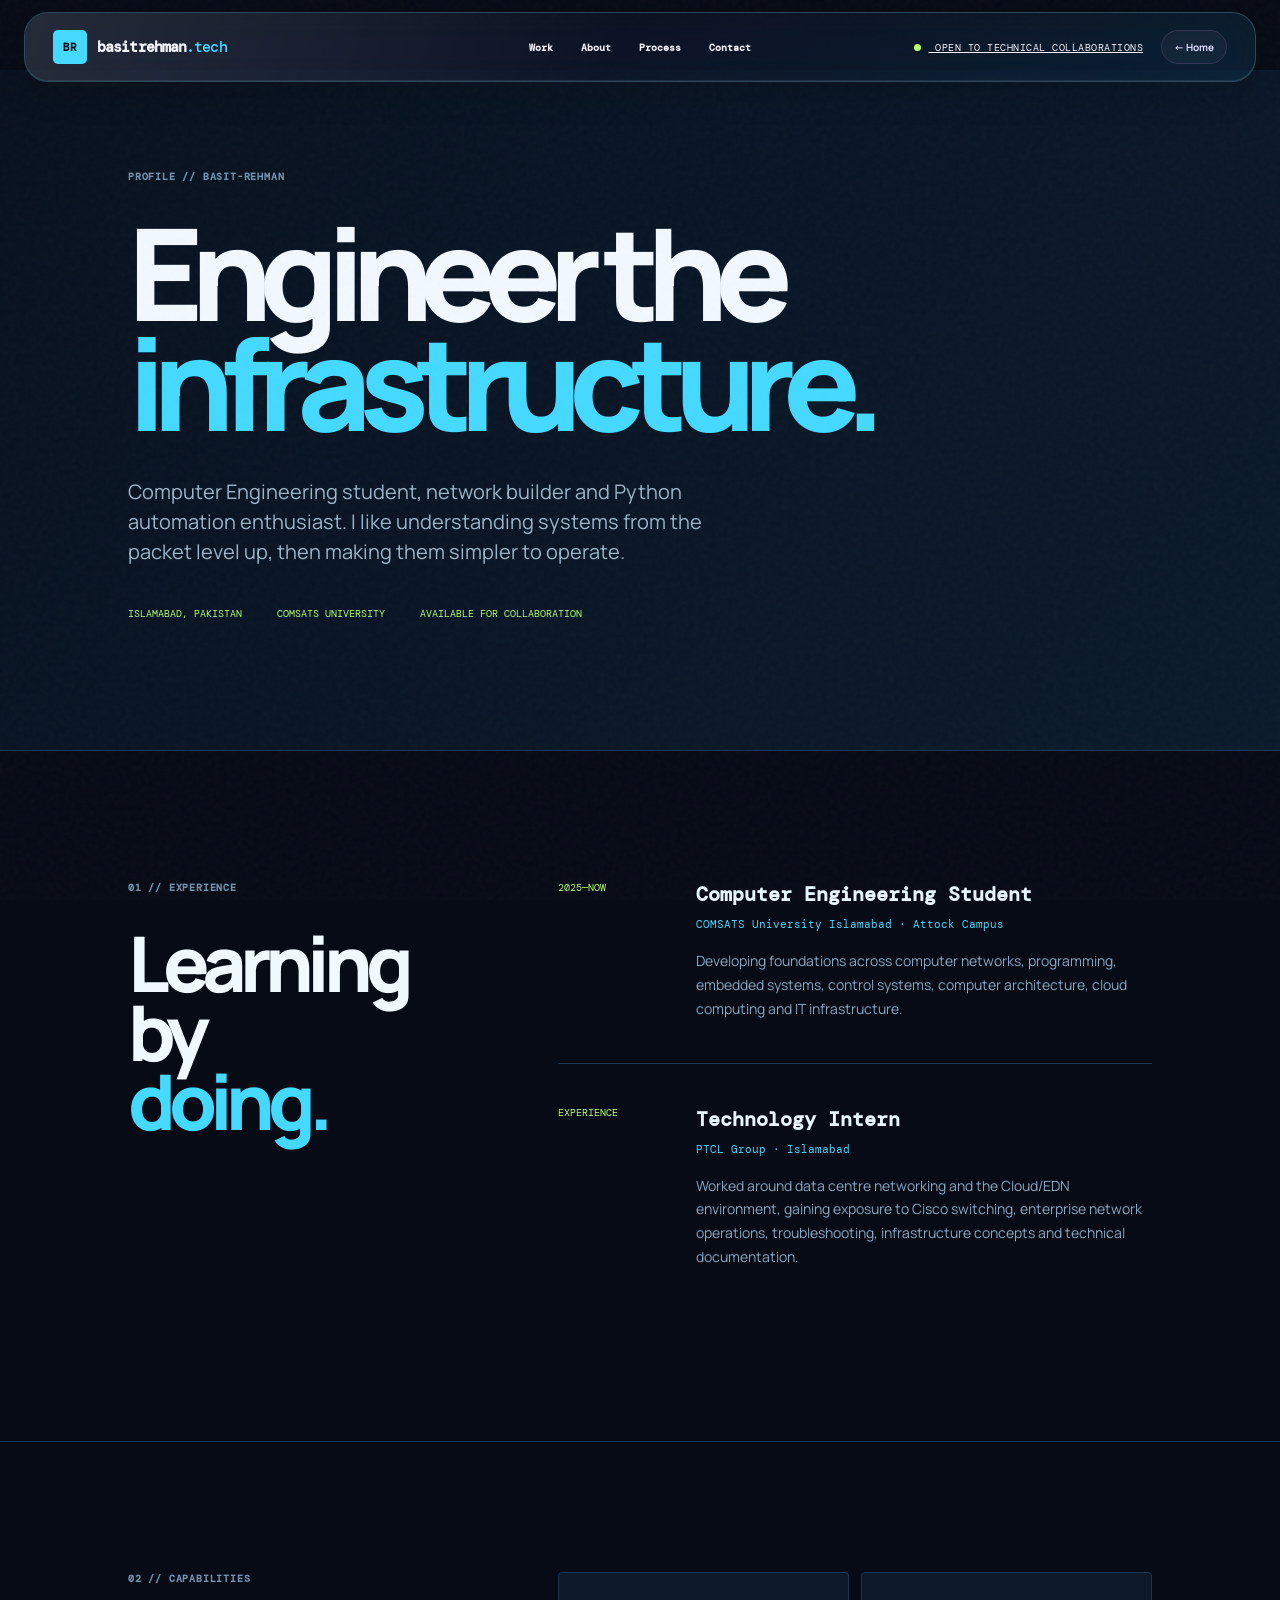
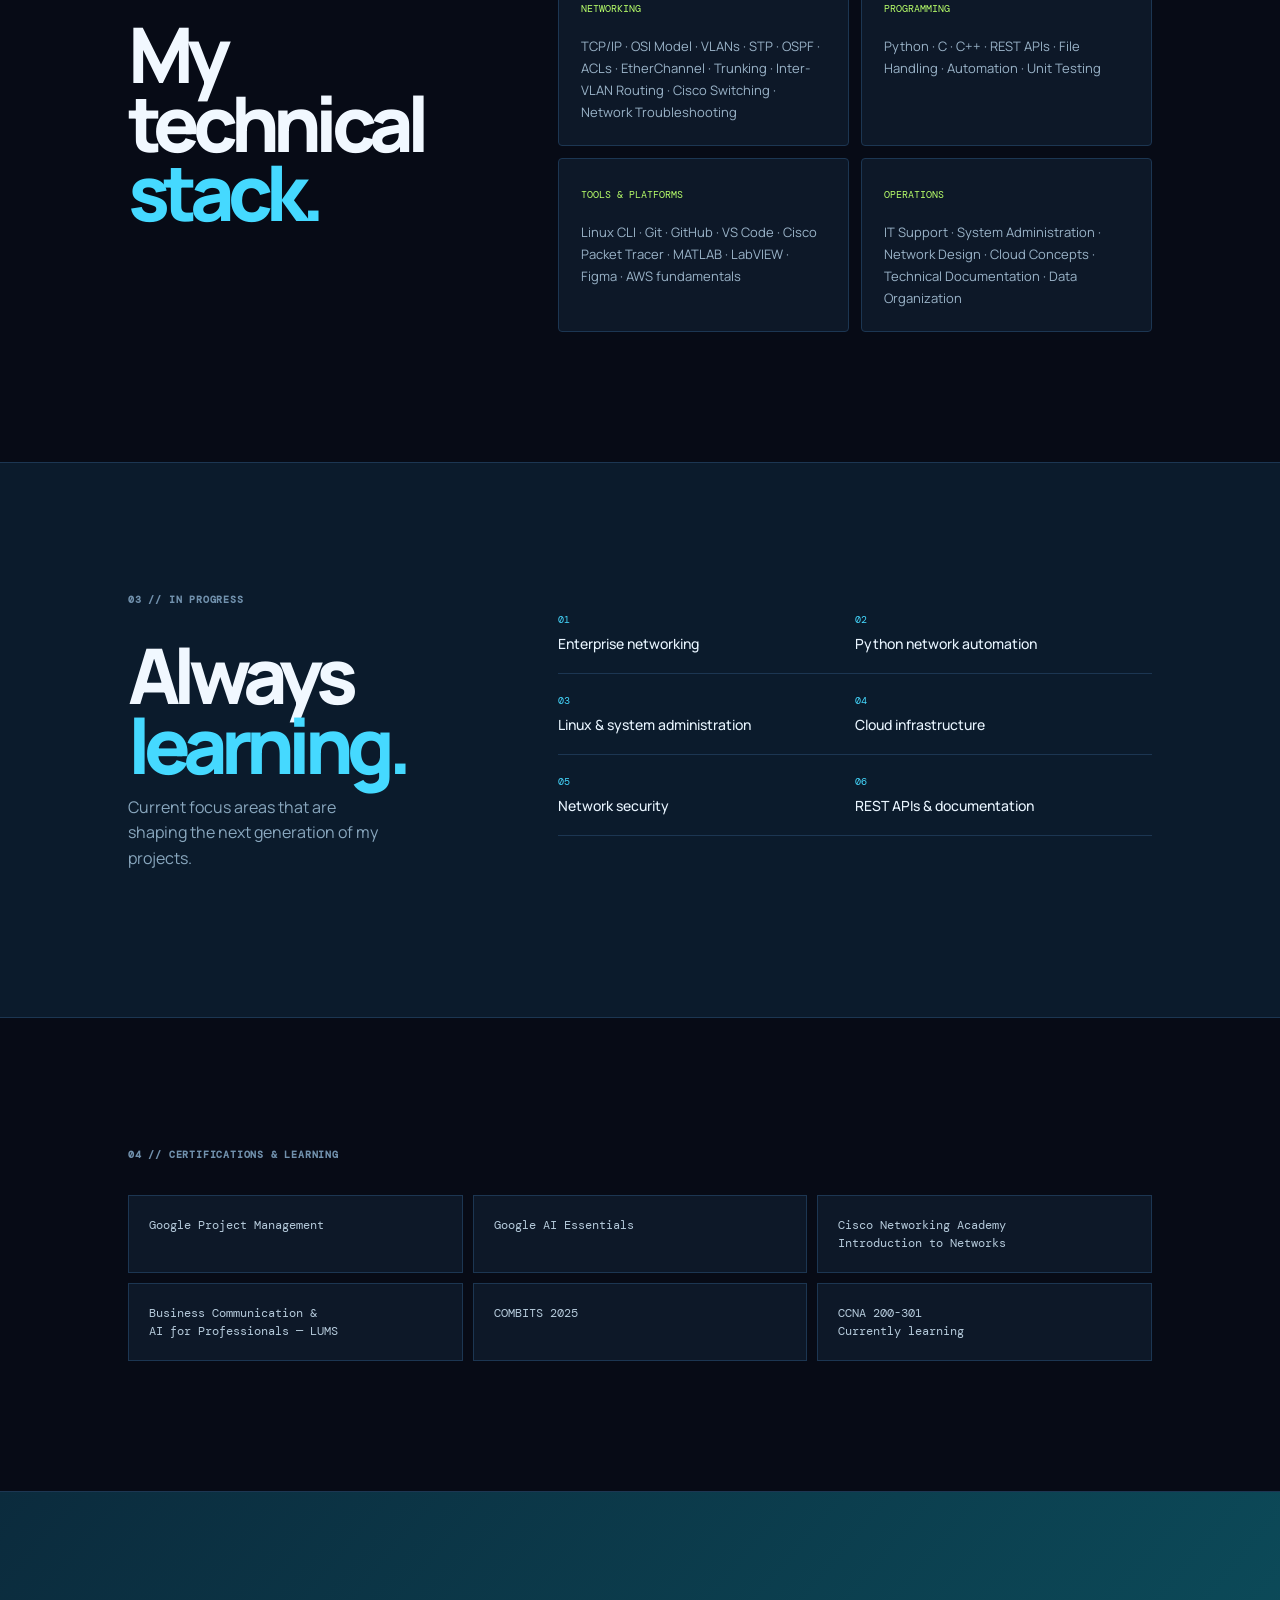
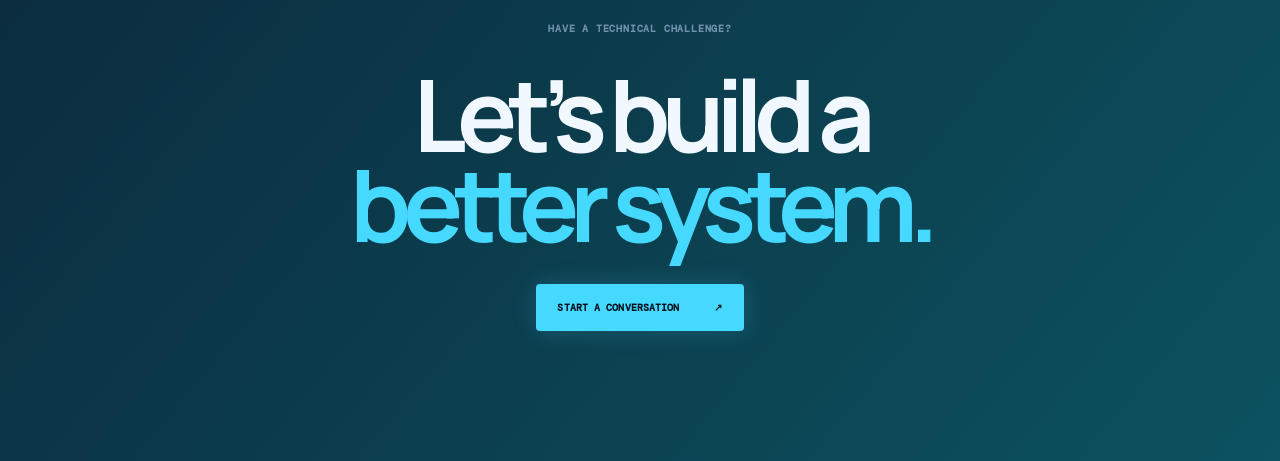
==== about.html @ b2601561 "Initial portfolio" ====
<!doctype html>
<html lang="en">
<head>
  <meta charset="UTF-8" />
  <meta name="viewport" content="width=device-width, initial-scale=1.0" />
  <meta name="description" content="About Basit Rehman — computer engineering student focused on networking, automation, cloud and IT infrastructure." />
  <title>About Basit Rehman — Skills &amp; Experience</title>
  <link rel="preconnect" href="https://fonts.googleapis.com" />
  <link rel="preconnect" href="https://fonts.gstatic.com" crossorigin />
  <link href="https://fonts.googleapis.com/css2?family=DM+Mono:wght@400;500&family=Manrope:wght@400;500;600;700;800&display=swap" rel="stylesheet" />
  <link rel="stylesheet" href="styles.css" />
</head>
<body class="about-page">
  <div class="noise"></div>
  <header class="site-header">
    <a class="brand" href="index.html" aria-label="Basit Rehman home"><span>BR</span><strong>basitrehman<span>.tech</span></strong></a>
    <nav class="desktop-nav" aria-label="Primary navigation"><a href="index.html#work">Work</a><a href="about.html" aria-current="page">About</a><a href="index.html#process">Process</a><a href="index.html#contact">Contact</a></nav>
    <div class="header-actions"><a class="availability" href="index.html#contact"><i></i> Open to technical collaborations</a><a class="theme-toggle about-theme-link" href="index.html">← Home</a><button class="menu-toggle" type="button" aria-label="Open navigation menu" aria-expanded="false"><span></span><span></span><span></span></button></div>
  </header>
  <div class="mobile-nav" aria-hidden="true"><a href="index.html#work">Work</a><a href="about.html">About</a><a href="index.html#process">Process</a><a href="index.html#contact">Contact</a></div>
  <main>
    <section class="about-hero section"><p class="eyebrow">Profile // basit-rehman</p><h1>Engineer the<br /><em>infrastructure.</em></h1><p class="about-lede">Computer Engineering student, network builder and Python automation enthusiast. I like understanding systems from the packet level up, then making them simpler to operate.</p><div class="about-meta"><span>ISLAMABAD, PAKISTAN</span><span>COMSATS UNIVERSITY</span><span>AVAILABLE FOR COLLABORATION</span></div></section>
    <section class="about-details section"><div class="detail-intro"><p class="eyebrow">01 // Experience</p><h2>Learning by<br /><em>doing.</em></h2></div><div class="timeline"><article><span class="timeline-index">2025—NOW</span><div><h3>Computer Engineering Student</h3><p class="timeline-place">COMSATS University Islamabad · Attock Campus</p><p>Developing foundations across computer networks, programming, embedded systems, control systems, computer architecture, cloud computing and IT infrastructure.</p></div></article><article><span class="timeline-index">EXPERIENCE</span><div><h3>Technology Intern</h3><p class="timeline-place">PTCL Group · Islamabad</p><p>Worked around data centre networking and the Cloud/EDN environment, gaining exposure to Cisco switching, enterprise network operations, troubleshooting, infrastructure concepts and technical documentation.</p></div></article></div></section>
    <section class="skills-section section" id="learning"><div class="detail-intro"><p class="eyebrow">02 // Capabilities</p><h2>My technical<br /><em>stack.</em></h2></div><div class="skill-groups"><div><span>NETWORKING</span><p>TCP/IP · OSI Model · VLANs · STP · OSPF · ACLs · EtherChannel · Trunking · Inter-VLAN Routing · Cisco Switching · Network Troubleshooting</p></div><div><span>PROGRAMMING</span><p>Python · C · C++ · REST APIs · File Handling · Automation · Unit Testing</p></div><div><span>TOOLS &amp; PLATFORMS</span><p>Linux CLI · Git · GitHub · VS Code · Cisco Packet Tracer · MATLAB · LabVIEW · Figma · AWS fundamentals</p></div><div><span>OPERATIONS</span><p>IT Support · System Administration · Network Design · Cloud Concepts · Technical Documentation · Data Organization</p></div></div></section>
    <section class="learning-section section"><div class="learning-copy"><p class="eyebrow">03 // In progress</p><h2>Always<br /><em>learning.</em></h2><p>Current focus areas that are shaping the next generation of my projects.</p></div><div class="learning-list"><span>01 <b>Enterprise networking</b></span><span>02 <b>Python network automation</b></span><span>03 <b>Linux &amp; system administration</b></span><span>04 <b>Cloud infrastructure</b></span><span>05 <b>Network security</b></span><span>06 <b>REST APIs &amp; documentation</b></span></div></section>
    <section class="certifications section"><p class="eyebrow">04 // Certifications &amp; learning</p><div class="cert-grid"><span>Google Project Management</span><span>Google AI Essentials</span><span>Cisco Networking Academy<br />Introduction to Networks</span><span>Business Communication &amp;<br />AI for Professionals — LUMS</span><span>COMBITS 2025</span><span>CCNA 200-301<br />Currently learning</span></div></section>
    <section class="about-cta section"><p class="eyebrow">Have a technical challenge?</p><h2>Let’s build a<br /><em>better system.</em></h2><a class="button button-dark" href="index.html#contact">Start a conversation <span>↗</span></a></section>
  </main>
  <script src="script.js"></script>
</body>
</html>
---- styles.css ----
:root{--ink:#101113;--paper:#f2f0e9;--muted:#77766f;--line:#d6d3ca;--lime:#d5f35c;--lav:#d9d2ff;--orange:#ff794f;--mono:"DM Mono",monospace;--sans:"Manrope",sans-serif}*{box-sizing:border-box}html{scroll-behavior:smooth}body{margin:0;background:var(--paper);color:var(--ink);font-family:var(--sans);overflow-x:hidden}.noise{position:fixed;inset:0;opacity:.035;pointer-events:none;z-index:5;background-image:url("data:image/svg+xml,%3Csvg viewBox='0 0 180 180' xmlns='http://www.w3.org/2000/svg'%3E%3Cfilter id='n'%3E%3CfeTurbulence type='fractalNoise' baseFrequency='.9' numOctaves='4' stitchTiles='stitch'/%3E%3C/filter%3E%3Crect width='100%25' height='100%25' filter='url(%23n)' opacity='.8'/%3E%3C/svg%3E")}.site-header{height:86px;display:flex;align-items:center;justify-content:space-between;padding:0 5vw;border-bottom:1px solid var(--line);position:relative;z-index:10}.brand{display:flex;align-items:center;gap:10px;color:var(--ink);text-decoration:none}.brand>span{display:grid;place-items:center;background:var(--ink);color:var(--paper);width:34px;height:34px;border-radius:50%;font:500 11px var(--mono)}.brand strong{font-size:14px;letter-spacing:-.04em}.brand strong span{color:var(--muted);font-weight:500}.desktop-nav{display:flex;gap:36px;margin-left:12%}.desktop-nav a,.footer-links a{font:11px var(--mono);color:var(--ink);text-decoration:none;text-transform:uppercase;letter-spacing:.06em}.desktop-nav a:hover,.footer-links a:hover{opacity:.55}.header-actions{display:flex;align-items:center;gap:18px}.availability{background:none;border:0;font:10px var(--mono);text-transform:uppercase;letter-spacing:.05em;color:var(--muted)}.availability i{display:inline-block;width:7px;height:7px;background:#92c324;border-radius:50%;margin-right:8px}.menu-toggle{display:none;background:none;border:0}.section{padding:130px 10vw}.hero{min-height:690px;padding-top:115px;display:flex;justify-content:space-between;position:relative}.eyebrow{font:10px var(--mono);text-transform:uppercase;letter-spacing:.12em;color:var(--muted);margin:0 0 34px}.eyebrow span{color:var(--orange);padding:0 5px}.hero h1,.section-heading h2,.about h2,.contact h2{font-size:clamp(48px,7vw,100px);line-height:.94;letter-spacing:-.08em;margin:0;font-weight:600}.hero h1 em,.section-heading h2 em,.about h2 em,.contact h2 em{font-family:Georgia,serif;font-weight:400;letter-spacing:-.09em}.hero-intro{max-width:440px;margin:38px 0 36px;color:#55544e;font-size:16px;line-height:1.65}.hero-cta{display:flex;align-items:center;gap:28px}.button{display:inline-flex;align-items:center;justify-content:center;gap:35px;border:1px solid transparent;text-decoration:none;text-transform:uppercase;letter-spacing:.08em;font:10px var(--mono);padding:17px 21px;transition:transform .2s,background .2s}.button:hover{transform:translateY(-3px)}.button-dark{background:var(--ink);color:var(--paper)}.button-light{background:var(--lime);color:var(--ink);cursor:pointer}.button-outline{border-color:var(--ink);color:var(--ink)}.text-link{font:11px var(--mono);color:var(--ink);text-decoration:none;text-transform:uppercase;border-bottom:1px solid var(--ink);padding-bottom:6px}.text-link span,.email-link span{margin-left:20px}.hero-art{width:42%;min-height:460px;position:relative;display:grid;place-items:center}.cube{width:188px;height:250px;position:relative;animation:float 7s ease-in-out infinite;z-index:2}.cube-body,.cube-cap{position:absolute;left:0;width:188px;display:grid;place-items:center;border-radius:29px;font:600 29px var(--sans);letter-spacing:-.05em}.cube-body{height:168px;bottom:5px;background:linear-gradient(145deg,#6774ff,#4e5bea);color:white;box-shadow:inset -10px -14px 24px rgba(34,39,143,.16),0 18px 32px rgba(0,0,0,.2)}.cube-cap{height:83px;top:0;z-index:2;background:linear-gradient(145deg,#d9ff72,#b6f34d);box-shadow:inset 0 8px 12px rgba(255,255,255,.2),0 12px 20px rgba(0,0,0,.16);gap:11px;align-items:center;padding-bottom:4px}.cube-cap span{font:400 23px Georgia,serif;color:white;transform:rotate(42deg)}@keyframes float{50%{transform:translateY(-13px) rotate(1deg)}}.orbit{position:absolute;border:1px solid rgba(107,123,255,.62);border-radius:50%;width:515px;height:180px;transform:rotate(-28deg)}.orbit-two{transform:rotate(58deg);width:410px;height:160px;border-color:rgba(107,123,255,.5)}.art-label{position:absolute;font:9px var(--mono);color:var(--muted);letter-spacing:.08em}.label-top{top:30px;right:8%}.label-bottom{bottom:50px;left:2%}.scroll-cue{position:absolute;bottom:15px;left:0;display:flex;align-items:center;gap:15px;font:9px var(--mono);color:var(--muted);text-transform:uppercase;letter-spacing:.1em}.scroll-cue i{width:65px;height:1px;background:var(--ink)}.marquee{background:var(--ink);color:var(--paper);overflow:hidden;padding:19px 0}.marquee-track{display:flex;justify-content:space-around;align-items:center;min-width:900px;animation:marquee 25s linear infinite;font:10px var(--mono);letter-spacing:.16em}.marquee b{color:var(--lime);font-size:16px}@keyframes marquee{to{transform:translateX(-25%)}}.section-heading{position:relative;margin-bottom:75px}.section-heading .section-note{position:absolute;right:0;bottom:5px;max-width:230px;font-size:12px;color:var(--muted);line-height:1.5}.work-grid{display:grid;grid-template-columns:1fr 1fr;gap:60px 24px}.project-card{cursor:pointer}.project-visual{height:430px;position:relative;overflow:hidden}.project-number{position:absolute;top:20px;left:20px;font:10px var(--mono);z-index:2}.project-saffron .project-visual{background:var(--lime)}.project-orbit .project-visual{background:var(--lav)}.project-nomad .project-visual{background:#e77d51}.project-frames .project-visual{background:#d5d1c7}.saffron-dashboard{background:#f9f8f2;width:74%;height:58%;position:absolute;right:0;bottom:0;padding:22px;box-shadow:-15px -12px 0 rgba(0,0,0,.06)}.dash-top{font:11px var(--mono);display:flex;justify-content:space-between}.dash-top span{font-size:22px}.dash-bars{display:flex;align-items:end;gap:9px;height:110px;margin:30px 0}.dash-bars i{display:block;background:var(--lime);width:14%;height:35%}.dash-bars i:nth-child(2){height:80%}.dash-bars i:nth-child(3){height:58%}.dash-bars i:nth-child(4){height:100%}.dash-line{height:1px;background:#ccc}.orbit-icon{position:absolute;font-size:55px;top:42%;left:44%;z-index:2}.orbit-lines{position:absolute;width:130%;height:120px;border:1px solid var(--ink);border-radius:50%;transform:rotate(-38deg);top:35%;left:-15%}.orbit-lines:after{content:"";position:absolute;inset:-35px 0;border:1px solid var(--ink);border-radius:50%}.orbit-word{position:absolute;bottom:30px;right:30px;font:10px var(--mono);letter-spacing:.3em}.nomad-window{position:absolute;background:#f8f4e9;width:67%;height:76%;left:17%;top:12%;padding:25px;box-shadow:15px 15px 0 rgba(0,0,0,.1)}.window-nav{font:10px var(--mono);display:flex;justify-content:space-between}.window-map{height:47%;margin:25px 0;background:#a9bec1;position:relative;overflow:hidden}.window-map:before,.window-map:after{content:"";position:absolute;background:#f8f4e9;width:120%;height:18px;transform:rotate(-30deg);top:55%}.window-map:after{transform:rotate(45deg);top:25%}.window-map b{position:absolute;width:9px;height:9px;background:var(--orange);border:2px solid white;border-radius:50%;left:58%;top:45%;z-index:2}.nomad-window strong{font-size:25px;line-height:.95;letter-spacing:-.08em}.frame-shapes i{display:block;position:absolute;border:1px solid var(--ink);width:55%;height:65%;top:20%;left:23%;transform:rotate(12deg)}.frame-shapes i:nth-child(2){transform:rotate(-14deg);background:var(--lav)}.frame-shapes i:nth-child(3){transform:rotate(28deg);background:var(--orange)}.frame-shapes i:nth-child(4){transform:rotate(-2deg);background:var(--lime)}.frames-label{position:absolute;bottom:30px;left:30px;font:24px var(--mono);line-height:.9;z-index:2}.frames-label small{font:9px var(--mono)}.project-info{display:flex;justify-content:space-between;padding-top:18px}.project-info h3{font-size:17px;letter-spacing:-.05em;margin:0 0 6px}.project-info p,.tag{font:10px var(--mono);color:var(--muted);margin:0}.tag{text-transform:uppercase}.center-button{margin:75px auto 0;display:flex;width:max-content}.about{background:var(--ink);color:var(--paper);display:grid;grid-template-columns:20% 45% 1fr;gap:5%;position:relative}.about .eyebrow{color:#92918b}.about-stamp{width:150px;height:150px;border:1px solid #61615d;border-radius:50%;display:grid;place-items:center;text-align:center;font-size:34px;color:var(--lime);transform:rotate(-15deg)}.about-stamp small{font:9px var(--mono);letter-spacing:.12em;color:var(--paper)}.about h2{font-size:clamp(50px,6vw,85px)}.large-copy{font-size:20px;line-height:1.5;margin:45px 0 24px}.about-content>p:not(.eyebrow):not(.large-copy){font-size:13px;color:#a2a19c;line-height:1.6;max-width:440px}.about .text-link{color:var(--paper);border-color:var(--paper);display:inline-block;margin-top:28px}.about-facts{align-self:end}.about-facts div{border-top:1px solid #494945;padding:19px 0;display:flex;gap:20px}.about-facts strong{font:36px var(--mono);color:var(--lime)}.about-facts span{font:10px var(--mono);color:#a2a19c;line-height:1.4}.process{display:grid;grid-template-columns:35% 1fr;gap:10%;background:var(--paper)}.process-list{border-top:1px solid var(--ink)}.process-item{display:grid;grid-template-columns:12% 1fr 10%;padding:34px 0;border-bottom:1px solid var(--line);align-items:start}.process-item>span,.process-item>b{font:11px var(--mono);color:var(--muted)}.process-item h3{margin:0 0 10px;font-size:20px;letter-spacing:-.05em}.process-item p{margin:0;color:var(--muted);font-size:13px;line-height:1.5;max-width:370px}.process-item>b{text-align:right;color:var(--ink)}.contact{background:var(--orange);display:grid;grid-template-columns:1fr 1fr;gap:12%;padding-bottom:120px}.contact h2{font-size:clamp(60px,8vw,110px)}.contact-copy>p:not(.eyebrow){max-width:310px;line-height:1.6;font-size:14px;margin:40px 0}.email-link{font:12px var(--mono);color:var(--ink);text-decoration:none;border-bottom:1px solid var(--ink);padding-bottom:9px}.contact-form{padding-top:60px;display:grid;gap:25px}.contact-form label{font:10px var(--mono);text-transform:uppercase;letter-spacing:.1em}.contact-form input,.contact-form textarea{display:block;border:0;border-bottom:1px solid rgba(16,17,19,.5);background:transparent;width:100%;font:15px var(--sans);padding:14px 0;outline:none;resize:vertical}.contact-form input:focus,.contact-form textarea:focus{border-color:var(--ink)}.contact-form .button{justify-self:start}.form-status{font:11px var(--mono);margin:0}.site-footer{background:var(--ink);color:var(--paper);display:grid;grid-template-columns:1fr 1fr 1fr 1fr;align-items:center;padding:36px 5vw;gap:20px}.site-footer .brand{color:var(--paper)}.site-footer p,.site-footer small{font:10px var(--mono);color:#8e8e89}.footer-links{display:flex;gap:18px}.footer-links a{color:var(--paper)}.site-footer small{text-align:right}.ai-trigger{position:fixed;right:25px;bottom:25px;z-index:8;border:1px solid var(--ink);border-radius:30px;background:var(--lime);padding:12px 17px;display:flex;gap:9px;align-items:center;font:10px var(--mono);cursor:pointer;box-shadow:4px 4px 0 var(--ink)}.ai-trigger span{font-size:15px}.ai-panel{position:fixed;z-index:20;right:25px;bottom:80px;width:min(370px,calc(100vw - 30px));height:520px;background:#f8f7f1;border:1px solid var(--ink);box-shadow:8px 8px 0 var(--ink);display:flex;flex-direction:column;transform:translateY(20px) scale(.95);opacity:0;pointer-events:none;transition:.25s}.ai-panel.open{transform:none;opacity:1;pointer-events:auto}.ai-head{padding:20px;border-bottom:1px solid var(--line);display:flex;justify-content:space-between}.ai-head>div{display:grid;grid-template-columns:24px 1fr;column-gap:8px}.ai-spark{grid-row:span 2;color:#a29bda;font-size:20px}.ai-head strong{font-size:14px}.ai-head small{font:9px var(--mono);color:var(--muted)}.ai-head button{align-self:start;background:none;border:0;font-size:24px;cursor:pointer}.ai-messages{padding:20px;overflow:auto;flex:1}.message{font-size:12px;line-height:1.6;padding:13px 15px;margin-bottom:14px;max-width:90%}.message.assistant{background:var(--lav)}.message.user{background:var(--ink);color:white;margin-left:auto}.quick-prompts{display:flex;flex-wrap:wrap;gap:6px}.quick-prompts button{background:transparent;border:1px solid var(--line);font:9px var(--mono);padding:8px;cursor:pointer}.ai-form{display:flex;border-top:1px solid var(--line);padding:10px}.ai-form input{border:0;background:transparent;outline:0;flex:1;font:12px var(--sans);padding:8px}.ai-form button{border:0;background:var(--ink);color:white;width:34px;cursor:pointer}.mobile-nav{display:none}
@media(max-width:800px){.desktop-nav,.availability{display:none}.menu-toggle{display:grid}.mobile-nav{position:fixed;z-index:35;top:86px;left:10px;right:10px;background:rgba(10,18,32,.88);border:1px solid rgba(150,220,244,.3);border-radius:18px;padding:22px 6vw;display:grid;gap:18px;transform:translateY(-18px);opacity:0;visibility:hidden;pointer-events:none;transition:opacity .25s,transform .25s,visibility .25s;backdrop-filter:blur(24px);-webkit-backdrop-filter:blur(24px);box-shadow:0 18px 45px rgba(0,0,0,.28)}.mobile-nav.open{transform:translateY(0);opacity:1;visibility:visible;pointer-events:auto}.mobile-nav a{font:12px var(--mono);text-transform:uppercase;text-decoration:none;color:#e9f5ff;padding:8px 0}.hero{padding:85px 8vw 100px;display:block;min-height:auto}.hero-art{width:100%;min-height:380px;margin-top:25px}.cube{width:150px;height:150px}.face-front{transform:translateZ(75px)}.face-right{transform:rotateY(90deg) translateZ(75px)}.face-top{transform:rotateX(90deg) translateZ(75px)}.orbit{width:320px}.section{padding:85px 8vw}.section-heading .section-note{position:static;margin-top:30px}.work-grid{grid-template-columns:1fr;gap:50px}.project-visual{height:330px}.about{display:block}.about-stamp{margin-bottom:65px}.about-facts{margin-top:65px}.process{display:block}.process .section-heading{margin-bottom:50px}.contact{display:block}.contact-form{padding-top:60px}.site-footer{grid-template-columns:1fr 1fr;padding:30px 8vw}.site-footer p{grid-column:1/-1;grid-row:2}.site-footer small{text-align:left;grid-column:1/-1}.footer-links{grid-column:2;grid-row:1;justify-content:end}.ai-trigger{right:15px;bottom:15px}.ai-panel{right:15px;bottom:70px}}

#network-background{position:fixed;inset:0;width:100%;height:100%;z-index:0;pointer-events:none;opacity:.62}
.site-header,.mobile-nav,main,.site-footer,.ai-trigger,.ai-panel{position:relative;z-index:1}
.site-header,.site-footer{background:color-mix(in srgb,var(--paper) 88%,transparent)}
.site-footer{background:color-mix(in srgb,var(--ink) 94%,transparent)}
.hero,.work,.process{background:color-mix(in srgb,var(--paper) 80%,transparent)}
.about{background:color-mix(in srgb,var(--ink) 92%,transparent)}
.contact{background:color-mix(in srgb,var(--orange) 88%,transparent)}
@supports not (background:color-mix(in srgb,red,transparent)){.site-header,.mobile-nav,.hero,.work,.process{background:var(--paper)}.about{background:var(--ink)}.contact{background:var(--orange)}}

/* Playful community-inspired visual layer */
:root{--ink:#1e1f2b;--paper:#f6f7fb;--muted:#74778b;--line:#dfe1ed;--lime:#c8ff72;--lav:#c9b8ff;--orange:#ff9b7b;--discord:#5865f2;--deep:#20233c}
body{background:var(--paper)}
.site-header{height:78px;border:0;background:rgba(246,247,251,.82);backdrop-filter:blur(18px);padding:0 6vw}
.brand>span{background:var(--discord);border-radius:11px;font-weight:600}
.brand strong{font-size:15px}
.desktop-nav{gap:28px}
.desktop-nav a,.footer-links a{font-family:var(--sans);font-size:11px;font-weight:700;letter-spacing:0;text-transform:none}
.availability{border:1px solid #dfe1ed;border-radius:999px;padding:10px 14px;font-family:var(--sans);font-size:10px}
.hero{min-height:700px;padding:125px 10vw 105px;background:linear-gradient(135deg,rgba(246,247,251,.92),rgba(228,226,255,.78))}
.hero:before,.hero:after{content:"";position:absolute;z-index:-1;border-radius:48% 52% 63% 37%;filter:blur(1px);opacity:.7}
.hero:before{width:390px;height:280px;right:-80px;top:80px;background:#d8d2ff;transform:rotate(18deg)}
.hero:after{width:260px;height:190px;left:-110px;bottom:50px;background:#c8ff72;transform:rotate(-18deg)}
.eyebrow{font-family:var(--sans);font-weight:800;letter-spacing:.08em}
.hero h1,.section-heading h2,.about h2,.contact h2{font-weight:800;letter-spacing:-.09em}
.hero h1 em,.section-heading h2 em,.about h2 em,.contact h2 em{font-family:var(--sans);font-style:normal;color:var(--discord);font-weight:800;letter-spacing:-.1em}
.hero-intro{color:#5e6175}
.button{border-radius:999px;padding:16px 20px;font-family:var(--sans);font-weight:800;letter-spacing:.01em;text-transform:none}
.button-dark{background:var(--discord);box-shadow:0 8px 20px rgba(88,101,242,.25)}
.button-outline{border:2px solid var(--ink);font-family:var(--sans);font-weight:800;text-transform:none}
.text-link{font-family:var(--sans);font-weight:800;text-transform:none;border:0}
.hero-art{background:rgba(255,255,255,.4);border-radius:42% 58% 53% 47%;border:1px solid rgba(255,255,255,.75);box-shadow:0 25px 70px rgba(70,65,130,.13)}
.cube{animation:float 7s ease-in-out infinite}
.face-front{background:var(--discord);color:#fff;border:0;border-radius:26px}
.face-right{background:var(--lav);border:0;border-radius:26px}
.face-top{background:var(--lime);border:0;border-radius:26px}
.orbit{border-color:rgba(88,101,242,.4)}
.marquee{background:var(--discord);padding:22px 0}
.marquee b{color:var(--lime)}
.work,.process{background:rgba(246,247,251,.78)}
.section-heading .section-note{font-family:var(--sans);font-size:13px}
.project-card{background:#fff;border:1px solid #e5e6f0;border-radius:26px;overflow:hidden;box-shadow:0 12px 30px rgba(34,35,60,.05);transition:transform .25s,box-shadow .25s}
.project-card:hover{transform:translateY(-8px);box-shadow:0 22px 45px rgba(34,35,60,.12)}
.project-visual{border-radius:26px 26px 0 0}
.project-info{padding:20px 22px 23px}
.project-info h3{font-size:19px;font-weight:800}
.tag{border:1px solid var(--line);border-radius:999px;padding:7px 9px;align-self:start;color:var(--discord)}
.center-button{margin-top:70px}
.about{background:var(--deep);border-radius:38px;margin:0 3vw;padding-left:7vw;padding-right:7vw}
.about h2{color:#fff}
.about h2 em{color:var(--lime)}
.about-stamp{border-color:#5d6282;color:var(--lime)}
.about-facts div{border-color:#3b4163}
.process{margin-top:0}
.process-item{padding:30px 22px;border:1px solid var(--line);border-width:1px 0 0;margin-bottom:12px;border-radius:18px;background:#fff}
.process-item:last-child{border-bottom:1px solid var(--line)}
.process-item h3{font-weight:800}
.contact{background:linear-gradient(130deg,#5865f2,#7867d9);color:#fff;border-radius:38px 38px 0 0;margin-top:0}
.contact h2 em{color:var(--lime)}
.contact-copy>p:not(.eyebrow),.contact .eyebrow{color:#e2e4ff}
.email-link{color:#fff;border-color:#fff;font-weight:700}
.contact-form input,.contact-form textarea{border-color:rgba(255,255,255,.55);color:#fff}
.contact-form input::placeholder,.contact-form textarea::placeholder{color:#e2e4ff}
.button-light{color:var(--ink);background:var(--lime)}
.site-footer{background:var(--deep);padding:42px 6vw}
.ai-trigger{background:var(--discord);color:#fff;border:0;box-shadow:4px 4px 0 var(--deep);font-family:var(--sans);font-weight:800}
.ai-panel{border:0;border-radius:22px;overflow:hidden;box-shadow:0 12px 45px rgba(21,24,55,.28)}
.ai-head{background:var(--deep);color:#fff;border:0}
.ai-head small{color:#c6c9e6}
.ai-messages{background:#f6f7fb}
.message.assistant{background:#e4e2ff;border-radius:4px 17px 17px 17px}
.message.user{background:var(--discord);border-radius:17px 4px 17px 17px}
.quick-prompts button{border-radius:999px;font-family:var(--sans);font-weight:700}
.ai-form{background:#fff}
.ai-form button{background:var(--discord);border-radius:10px}

@media(max-width:800px){.site-header{height:62px;top:8px;width:calc(100% - 20px);margin:0 10px;border-radius:18px;padding:0 18px}.hero{padding-top:90px}.about,.contact{margin-left:0;margin-right:0;border-radius:28px}.project-info{display:block}.project-info .tag{display:inline-block;margin-top:15px}.hero-art{min-height:340px}}

/* Compact dark polish */
:root{--paper:#e9eafa;--ink:#171827;--muted:#8588a3;--line:#343752;--deep:#111322}
body{background:#171827;color:#f5f5ff}
.site-footer,.ai-trigger,.ai-panel,.sparkle-field,#network-background,.cursor-glow,.cursor-dot{display:none!important}
.sparkle-field{position:fixed;inset:0;z-index:0;pointer-events:none;overflow:hidden;color:#c8ff72}
.sparkle-field i{position:absolute;font-style:normal;font-size:15px;opacity:0;animation:sparkle var(--drift-time,12s) ease-in-out infinite;text-shadow:0 0 15px currentColor}
.sparkle-field i:nth-child(1){left:8%;top:18%;animation-delay:0s}.sparkle-field i:nth-child(2){left:76%;top:13%;animation-delay:1.3s;color:#c9b8ff}.sparkle-field i:nth-child(3){left:89%;top:54%;animation-delay:2.2s}.sparkle-field i:nth-child(4){left:18%;top:68%;animation-delay:3.2s;color:#ff9b7b}.sparkle-field i:nth-child(5){left:62%;top:76%;animation-delay:.8s;color:#c9b8ff}.sparkle-field i:nth-child(6){left:42%;top:34%;animation-delay:2.8s}.sparkle-field i:nth-child(7){left:94%;top:84%;animation-delay:1.8s}.sparkle-field i:nth-child(8){left:3%;top:91%;animation-delay:4s;color:#ff9b7b}
@keyframes sparkle{0%,100%{opacity:0;transform:translate3d(0,0,0) scale(.5) rotate(0)}25%{opacity:.65}45%,65%{opacity:.9;transform:translate3d(var(--drift-x),var(--drift-y),0) scale(1.1) rotate(25deg)}80%{opacity:.3}}
.site-header{background:rgba(23,24,39,.82);border-bottom:1px solid rgba(201,184,255,.15)}
.site-header .brand,.site-header .desktop-nav a,.site-header .availability{color:#f5f5ff}.site-header .brand>span{color:#fff}
.availability{border-color:#343752}.availability i{background:#c8ff72}
.hero,.work,.process{background:linear-gradient(135deg,rgba(23,24,39,.96),rgba(35,35,61,.94));padding-top:92px;padding-bottom:85px}
.hero{min-height:610px}.hero:before{background:#4c4386;opacity:.35}.hero:after{background:#516b2b;opacity:.3}
.hero-intro,.section-heading .section-note{color:#a9abc1}
.eyebrow{color:#a9abc1}.hero h1,.section-heading h2{color:#fff}
.hero-art{background:rgba(255,255,255,.035);border-color:rgba(201,184,255,.22);box-shadow:0 25px 70px rgba(0,0,0,.28)}
.marquee{padding:15px 0;background:#5865f2}
.work .section-heading,.process .section-heading{margin-bottom:48px}
.work-grid{gap:34px 20px}.project-card{background:#25273d;border-color:#3b3e5a;box-shadow:0 15px 30px rgba(0,0,0,.2)}
.project-card:hover{box-shadow:0 20px 45px rgba(0,0,0,.4),0 0 0 1px rgba(200,255,114,.35);transform:translateY(-9px) rotate(-.5deg)}
.project-info{padding:16px 19px 18px}.project-info h3{color:#fff}.project-info p{color:#a9abc1}
.center-button{margin-top:45px;color:#fff;border-color:#8d91b8}
.about{margin:0;border-radius:0;padding-top:82px;padding-bottom:82px;background:linear-gradient(135deg,#111322,#20233c)}
.about h2{color:#fff}.about .large-copy{color:#f0f0ff;margin-top:28px}.about-content>p:not(.eyebrow):not(.large-copy){color:#a9abc1}
.about-facts{margin-top:30px}.about-facts div{border-color:#343752}
.process{padding-top:82px;padding-bottom:82px}.process-item{background:#25273d;border-color:#3b3e5a;padding:23px 20px;margin-bottom:9px}.process-item h3{color:#fff}.process-item p{color:#a9abc1}
.contact{margin:0;border-radius:0;padding-top:82px;padding-bottom:82px;background:linear-gradient(135deg,#343b9f,#5865f2)}
.contact h2{color:#fff}.contact-form{padding-top:28px}.contact-form input,.contact-form textarea{border-color:rgba(255,255,255,.35)}
.site-footer{padding:28px 6vw;background:#0c0d17}.site-footer p{margin:0}.site-footer small{color:#777b98}
.ai-trigger{bottom:18px;right:18px}.ai-panel{bottom:70px}
@media(max-width:800px){.hero,.work,.process,.about,.contact{padding-top:66px;padding-bottom:66px}.hero{min-height:0}.work .section-heading,.process .section-heading{margin-bottom:35px}.about-facts{margin-top:45px}.site-footer{padding-top:24px;padding-bottom:24px}}

.hero-art{background:radial-gradient(circle at center,rgba(83,91,220,.2),rgba(13,15,30,.2) 54%,transparent 70%);overflow:hidden}
.hero-art:after{content:"";position:absolute;width:72%;height:58%;border-radius:50%;border:1px solid rgba(201,184,255,.14);transform:rotate(-18deg);pointer-events:none}
.cube-body,.cube-cap{border:0}
@media(max-width:800px){.cube{width:150px;height:205px}.cube-body,.cube-cap{width:150px}.cube-body{height:136px;border-radius:24px}.cube-cap{height:67px;border-radius:24px;font-size:23px}.cube-cap span{font-size:18px}.orbit{width:350px;height:140px}.orbit-two{width:300px;height:125px}}

/* Refined hero artwork: a focused stage instead of a large decorative box */
.hero-art{height:390px;min-height:0;width:44%;border:0;border-radius:0;background:transparent;box-shadow:none;overflow:visible;isolation:isolate}
.hero-art:before{content:"";position:absolute;width:360px;height:360px;border-radius:50%;background:radial-gradient(circle,rgba(91,103,242,.24) 0,rgba(91,103,242,.08) 38%,transparent 70%);filter:blur(4px);z-index:-2}
.hero-art:after{width:92%;height:66%;border-color:rgba(154,164,255,.28);transform:rotate(-13deg);z-index:-1}
.hero-art .orbit{border-color:rgba(104,121,255,.72);box-shadow:0 0 18px rgba(88,101,242,.12);z-index:0}
.hero-art .orbit-one{width:106%;height:30%;transform:rotate(-24deg);animation:orbit-one-spin 14s linear infinite}
.hero-art .orbit-two{width:86%;height:34%;transform:rotate(57deg);border-color:rgba(104,121,255,.58);animation:orbit-two-spin 19s linear infinite}
.hero-art .cube{filter:drop-shadow(0 22px 22px rgba(0,0,0,.3));z-index:2}
.hero-art .cube-body{background:linear-gradient(145deg,#6573ff 0%,#4c59e2 100%);font-size:31px}
.hero-art .cube-cap{background:linear-gradient(145deg,#d8ff72,#aef044);color:#fff}
.hero-art .art-label{z-index:3;font-size:9px;color:#a6a9ca}
.hero-art .label-top{top:5%;right:4%}
.hero-art .label-bottom{bottom:7%;left:2%}
.hero-art .label-bottom:before{content:"";display:inline-block;width:22px;height:1px;background:#a6a9ca;vertical-align:middle;margin-right:9px}
.scroll-cue{bottom:0}
@media(min-width:801px){.hero{min-height:570px;padding-top:78px;padding-bottom:62px}.hero-copy{align-self:center}.hero-art{align-self:center}.scroll-cue{bottom:4px}}
@media(max-width:800px){.hero-art{width:100%;height:320px;margin-top:28px}.hero-art:before{width:280px;height:280px}.hero-art .orbit-one{width:112%}.hero-art .orbit-two{width:94%}.hero-art .label-top{top:2%;right:0}.hero-art .label-bottom{bottom:2%;left:0}}

.wire-orb{position:relative;width:205px;height:205px;transform-style:preserve-3d;animation:wire-spin 12s linear infinite;z-index:3;filter:drop-shadow(0 0 12px rgba(126,141,255,.55))}
.wire-ring,.wire-line{position:absolute;inset:0;border:1px solid rgba(164,176,255,.9);border-radius:50%;display:block}
.wire-ring{animation:ring-spin 8s linear infinite}
.ring-b{animation-duration:11s;animation-direction:reverse}.ring-c{animation-duration:15s}
.ring-a{transform:rotateX(72deg) rotateZ(12deg);border-color:#c8ff72}
.ring-b{transform:rotateY(72deg) rotateZ(-20deg);border-color:#7e8cff}
.ring-c{transform:rotateX(35deg) rotateY(55deg);border-color:#c9b8ff}
.wire-line{inset:18px 48%;border-radius:0;transform:rotate(22deg);border-color:rgba(201,184,255,.75)}
.line-b{transform:rotate(82deg);border-color:rgba(200,255,114,.7)}
.line-c{transform:rotate(-42deg);border-color:rgba(126,140,255,.8)}
@keyframes wire-spin{from{transform:rotateX(14deg) rotateY(0deg) rotateZ(-8deg)}to{transform:rotateX(14deg) rotateY(360deg) rotateZ(-8deg)}}
@keyframes orbit-one-spin{from{transform:rotate(-24deg)}to{transform:rotate(336deg)}}
@keyframes orbit-two-spin{from{transform:rotate(57deg)}to{transform:rotate(-303deg)}}
@keyframes ring-spin{from{rotate:0deg}to{rotate:360deg}}
@media(max-width:800px){.wire-orb{width:165px;height:165px}}

.theme-toggle{display:inline-flex;align-items:center;gap:7px;border:1px solid #343752;border-radius:999px;background:rgba(255,255,255,.04);color:#dfe1ff;padding:9px 12px;cursor:pointer;font:700 10px var(--sans);transition:.2s}.theme-toggle:hover{border-color:var(--lime);color:var(--lime);transform:translateY(-2px)}.theme-icon{font-size:14px;line-height:1}
.light-mode{--paper:#f5f6fc;--ink:#1b1c2b;--muted:#52566f;--line:#cfd2e3;--deep:#e4e6f4}body.light-mode{background:var(--paper);color:var(--ink)}body.light-mode .site-header{background:rgba(245,246,252,.94);border-color:#d9dbea}body.light-mode .site-header .brand,body.light-mode .site-header .desktop-nav a,body.light-mode .site-header .availability{color:var(--ink)}body.light-mode .theme-toggle{color:var(--ink);border-color:#c7c9dc;background:#fff}body.light-mode .hero,body.light-mode .work,body.light-mode .process{background:linear-gradient(135deg,rgba(245,246,252,.97),rgba(224,225,248,.95))}body.light-mode .hero h1,body.light-mode .section-heading h2{color:var(--ink)}body.light-mode .hero-intro,body.light-mode .section-heading .section-note{color:#4f536b}body.light-mode .eyebrow{color:#5b6078}body.light-mode .project-card,body.light-mode .process-item{background:#fff;border-color:#dedfec;box-shadow:0 15px 35px rgba(36,39,75,.08)}body.light-mode .project-info h3,body.light-mode .process-item h3{color:var(--ink)}body.light-mode .project-info p,body.light-mode .process-item p{color:#52566f}body.light-mode .about{background:linear-gradient(135deg,#e5e7f5,#d9dcf3);color:var(--ink)}body.light-mode .about h2{color:var(--ink)}body.light-mode .about .eyebrow{color:#52566f}body.light-mode .about .large-copy,body.light-mode .about-content>p:not(.eyebrow):not(.large-copy){color:#42465e}body.light-mode .about-facts span{color:#52566f}body.light-mode .about-facts div{border-color:#c4c7db}body.light-mode .about-stamp{border-color:#9ca1c2;color:#5865f2}body.light-mode .process{background:linear-gradient(135deg,#f5f6fc,#e9ebf8)}body.light-mode .contact{background:linear-gradient(135deg,#5865f2,#7674d8)}body.light-mode .site-footer{background:#e0e2f0;color:var(--ink)}body.light-mode .site-footer .brand{color:var(--ink)}body.light-mode .site-footer p,body.light-mode .site-footer small,body.light-mode .footer-links a{color:#5f637a}body.light-mode .sparkle-field{color:#5865f2}
@media(max-width:800px){.theme-label{display:none}.theme-toggle{padding:8px 10px}.header-actions{gap:7px}}

/* Final responsive overrides */
.about-content{min-width:0}.about-content .large-copy{max-width:620px}.about-content>p:not(.eyebrow):not(.large-copy){max-width:560px}.about h2,.about-content .large-copy{overflow-wrap:anywhere}
.site-header{width:min(1280px,calc(100% - 48px));margin-left:auto;margin-right:auto;display:grid;grid-template-columns:1fr auto 1fr;justify-content:initial;gap:32px}
.site-header .desktop-nav{margin-left:0;justify-self:center}
.site-header .header-actions{justify-self:end}
@media(max-width:800px){
  body{overflow-x:hidden}
  .site-header{top:8px;height:62px;min-height:62px;width:calc(100% - 20px);margin-left:auto;margin-right:auto;padding:0 18px;border-radius:18px;display:flex;justify-content:space-between;gap:10px}
  .site-header .brand{min-width:0}
  .site-header .brand strong{font-size:12px}
  .site-header .brand>span{width:30px;height:30px}
  .header-actions{margin-left:auto}
  .theme-toggle{display:grid;place-items:center;width:38px;height:38px;padding:0}
  .menu-toggle{display:grid!important;visibility:visible!important;opacity:1!important;flex:0 0 38px}
  .hero{padding:42px 8vw 30px!important;min-height:0!important}
  .hero-copy{width:100%}
  .hero h1{font-size:clamp(46px,14vw,72px)}
  .hero-intro{font-size:14px;line-height:1.55;margin:24px 0}
  .hero-art{height:230px!important;min-height:230px!important;margin-top:8px!important}
  .scroll-cue{display:none}
  .section{padding:40px 8vw!important}
  .section-heading{margin-bottom:24px!important}
  .section-heading h2{font-size:clamp(42px,12vw,64px)}
  .section-heading .section-note{margin-top:18px}
  .work-grid{gap:20px}
  .project-visual{height:230px}
  .about{display:block!important;padding:40px 8vw!important;min-height:0!important}
  .about-content{width:100%;display:block}
  .about h2{font-size:clamp(45px,13vw,68px);line-height:.92}
  .about-content .large-copy{max-width:none;width:100%;font-size:17px;line-height:1.5;margin:26px 0 20px}
  .about-content>p:not(.eyebrow):not(.large-copy){max-width:none;width:100%;font-size:13px;line-height:1.6}
  .about-facts{margin-top:26px}
  .about-facts div{padding:14px 0}
  .process{display:block!important;min-height:0!important}
  .process-list{width:100%}
  .contact{display:block!important;min-height:0!important}
  .contact h2{font-size:clamp(48px,14vw,76px)}
  .contact-form{padding-top:28px}
  .updates-heading{display:block}
  .updates-tools{text-align:left;margin-top:22px}
}

@media(max-width:480px){
  .site-header{top:4px;height:56px;min-height:56px;border-radius:16px}
  .site-header .brand strong{font-size:11px}
  .site-header .brand>span{width:27px;height:27px}
  .theme-toggle,.menu-toggle{width:34px;height:34px}
  .hero h1{font-size:clamp(40px,13vw,58px)}
  .hero-intro{font-size:13px}
  .hero-art{height:190px!important;min-height:190px!important}
  .wire-orb{width:125px;height:125px}
  .hero-art .orbit-one{width:105%}.hero-art .orbit-two{width:84%}
  .cube-cap,.cube-body{max-width:125px}
  .section{padding-top:32px!important;padding-bottom:32px!important}
  .project-visual{height:205px}
  .updates-grid{gap:14px}
  .update-card{min-height:205px;padding:18px}
  .update-card h3{margin-top:38px;font-size:15px}
  .update-card p{min-height:0;font-size:12px}
  .about-content .large-copy{font-size:15px}
}

@media(max-width:800px){
  .site-header + .mobile-nav + main,
  main{margin:0!important}
  .hero{
    display:block!important;
    min-height:0!important;
    height:auto!important;
    padding:24px 8vw 28px!important;
  }
  .hero-copy{
    display:block!important;
    position:relative!important;
    width:100%!important;
    height:auto!important;
  }
  .hero-copy .eyebrow{margin-bottom:18px}
  .hero-cta{flex-wrap:wrap;gap:16px;margin-top:20px}
  .hero-art{
    display:grid!important;
    position:relative!important;
    width:100%!important;
    height:190px!important;
    min-height:190px!important;
    margin:10px 0 0!important;
  }
  .hero-art:before{width:210px;height:210px}
  .section,.about-hero,.about-details,.skills-section,.learning-section,.certifications,.about-cta{
    padding-top:32px!important;
    padding-bottom:32px!important;
  }
  .marquee{padding:12px 0}
  .updates{padding-top:32px!important}
  .about-page .site-header + .mobile-nav + main{margin:0!important}
}

.cursor-glow{position:fixed;z-index:30;width:360px;height:360px;border-radius:50%;pointer-events:none;background:radial-gradient(circle,rgba(88,101,242,.14),transparent 68%);mix-blend-mode:screen;transition:transform .12s ease-out}
.cursor-dot{position:fixed;z-index:31;width:8px;height:8px;background:var(--lime);border-radius:50%;pointer-events:none;box-shadow:0 0 16px var(--lime);transition:transform .06s linear}
.cursor-active .cursor-dot{transform:scale(2.2)}
.project-card{transform-style:preserve-3d;will-change:transform}.project-visual{position:relative}.view-project{position:absolute;right:20px;top:20px;z-index:4;border:1px solid rgba(255,255,255,.45);border-radius:999px;background:rgba(17,19,34,.55);color:#fff;padding:8px 11px;font:10px var(--sans);font-weight:700;opacity:0;transform:translateY(-5px);transition:.25s}.project-card:hover .view-project{opacity:1;transform:none}
.project-modal{position:fixed;inset:0;z-index:50;display:grid;place-items:center;padding:25px;background:rgba(6,7,15,.72);backdrop-filter:blur(14px);opacity:0;pointer-events:none;transition:.25s}.project-modal.open{opacity:1;pointer-events:auto}.modal-card{position:relative;width:min(600px,100%);padding:55px;background:linear-gradient(145deg,#2e3151,#171827);border:1px solid #5960a5;border-radius:28px;box-shadow:0 30px 90px rgba(0,0,0,.5);transform:translateY(20px) scale(.97);transition:.3s}.project-modal.open .modal-card{transform:none}.modal-close{position:absolute;top:18px;right:20px;border:0;background:transparent;color:#fff;font-size:28px;cursor:pointer}.modal-kicker{font:10px var(--mono);color:var(--lime);text-transform:uppercase;letter-spacing:.12em}.modal-card h2{font-size:clamp(32px,5vw,60px);line-height:.95;letter-spacing:-.08em;color:#fff;margin:20px 0}.modal-card p{font-size:16px;line-height:1.6;color:#b8bad0;max-width:470px;margin:0 0 23px}.modal-card .button{margin-top:30px}
.reveal-item{opacity:0;transform:translateY(25px);transition:opacity .7s ease,transform .7s ease}.reveal-item.is-visible{opacity:1;transform:none}.project-card:nth-child(2){transition-delay:.08s}.project-card:nth-child(3){transition-delay:.16s}.project-card:nth-child(4){transition-delay:.24s}
@media (pointer:coarse){.cursor-glow,.cursor-dot{display:none}.view-project{opacity:1;transform:none}}
@media (prefers-reduced-motion:reduce){.reveal-item{opacity:1;transform:none;transition:none}.project-card:hover{transform:none}.cursor-glow,.cursor-dot{display:none}}

/* Performance-safe 3D finish */
.cursor-glow{width:260px;height:260px;transition:transform .18s ease-out;will-change:transform}
.project-card{backface-visibility:hidden;will-change:transform}
.project-visual{transform:translateZ(10px)}
.hero-art{perspective:900px}
.wire-orb{transform-style:preserve-3d;will-change:transform;animation:wire-spin 16s linear infinite}
.wire-ring,.wire-line{backface-visibility:visible;will-change:transform}
.hero-art .orbit{will-change:transform}
@media(max-width:800px){.cursor-glow{display:none}.wire-orb{animation-duration:20s}}

/* Technical portfolio direction */
:root{--tech-cyan:#45d9ff;--tech-blue:#5865f2;--tech-green:#b8ff6a;--tech-bg:#070b16;--tech-panel:#0d1424;--tech-line:#1c3652}
body{background:var(--tech-bg);font-family:var(--sans);color:#e6f0ff}
.site-header{background:rgba(7,11,22,.92);border-bottom:1px solid var(--tech-line);backdrop-filter:blur(14px)}
.site-header .brand>span{border-radius:5px;background:var(--tech-cyan);color:#07101c}.site-header .brand strong{font-family:var(--mono);letter-spacing:-.06em}.site-header .brand strong span{color:var(--tech-cyan)}
.desktop-nav a,.availability{font-family:var(--mono);font-size:10px;color:#a5bad1}.availability{border-color:var(--tech-line)}.availability i{background:var(--tech-green)}
.hero,.work,.process{background:linear-gradient(130deg,#070b16 0%,#0a1220 65%,#0e1b2b 100%);position:relative}
.hero:before{content:"";position:absolute;inset:0;pointer-events:none;opacity:.3;background-image:linear-gradient(rgba(69,217,255,.1) 1px,transparent 1px),linear-gradient(90deg,rgba(69,217,255,.1) 1px,transparent 1px);background-size:42px 42px;mask-image:linear-gradient(to bottom,black,transparent)}
.hero h1,.section-heading h2{color:#f1f8ff;font-family:var(--sans);font-weight:800}.hero h1 em,.section-heading h2 em{color:var(--tech-cyan)}
.eyebrow{font-family:var(--mono);color:#7191ad}.eyebrow span{color:var(--tech-green)}.hero-intro,.section-heading .section-note{color:#9db2c8}
.button-dark{background:var(--tech-cyan);color:#07101c;box-shadow:0 0 24px rgba(69,217,255,.2);font-family:var(--mono);text-transform:uppercase;border-radius:4px}.text-link{color:var(--tech-cyan);font-family:var(--mono);border-bottom-color:var(--tech-cyan)}
.hero-art{perspective:1000px}.hero-art:before{background:radial-gradient(circle,rgba(69,217,255,.18),transparent 68%)}.hero-art .orbit{border-color:rgba(69,217,255,.45);box-shadow:0 0 18px rgba(69,217,255,.08)}.hero-art .orbit-two{border-color:rgba(184,255,106,.5)}.wire-ring{border-color:rgba(69,217,255,.86)}.ring-a{border-color:var(--tech-green)}.ring-c{border-color:#9f8cff}.wire-line{border-color:rgba(69,217,255,.7)}
.marquee{background:#0c263a;color:#cbeaff;border-top:1px solid var(--tech-line);border-bottom:1px solid var(--tech-line)}.marquee b{color:var(--tech-green)}
.work,.process{background-color:var(--tech-bg)}.project-card{background:var(--tech-panel);border-color:var(--tech-line);border-radius:5px;box-shadow:0 18px 45px rgba(0,0,0,.25)}.project-card:hover{box-shadow:0 0 0 1px var(--tech-cyan),0 20px 50px rgba(0,0,0,.4)}.project-number{font-family:var(--mono);color:#07101c;background:var(--tech-green);padding:5px 7px;top:0;left:0}.project-info{border-top:1px solid var(--tech-line)}.project-info h3{font-family:var(--mono);color:#e9f5ff;font-size:15px}.project-info p,.tag{color:#7f9bb5}.tag{border-color:var(--tech-line);border-radius:3px;color:var(--tech-cyan);font-family:var(--mono)}.view-project{border-radius:3px;border-color:var(--tech-cyan);color:var(--tech-cyan);background:rgba(7,11,22,.8);font-family:var(--mono)}
.project-saffron .project-visual{background:#183a2f}.project-orbit .project-visual{background:#17285a}.project-nomad .project-visual{background:#3d2937}.project-frames .project-visual{background:#182838}.saffron-dashboard{background:#08131f;border:1px solid #28506a;box-shadow:-15px -12px 0 rgba(69,217,255,.08)}.dash-top{color:var(--tech-cyan)}.dash-bars i{background:var(--tech-green)}.orbit-lines{border-color:var(--tech-cyan)}.orbit-lines:after{border-color:var(--tech-green)}.nomad-window{background:#091522;border:1px solid #2b526b;box-shadow:15px 15px 0 rgba(69,217,255,.08);color:#d6edff}.window-map{background:#123c4b}.window-map:before,.window-map:after{background:#0a1a28}.frames-label{color:var(--tech-cyan)}
.about{background:linear-gradient(135deg,#0a1422,#0d2335);border-top:1px solid var(--tech-line);border-bottom:1px solid var(--tech-line)}.about h2{color:#f1f8ff}.about h2 em{color:var(--tech-green)}.about .large-copy{color:#d5e8f7}.about-content>p:not(.eyebrow):not(.large-copy){color:#87a5bf}.about-facts div{border-color:var(--tech-line)}.about-facts strong{color:var(--tech-cyan)}.about-facts span{color:#87a5bf}
.process{background:#070b16}.process-list{border-color:var(--tech-line)}.process-item{background:var(--tech-panel);border-color:var(--tech-line);border-radius:4px}.process-item h3{font-family:var(--mono);font-size:16px;color:#e9f5ff}.process-item p{color:#87a5bf}
.contact{background:linear-gradient(130deg,#0b2b3d,#0c5260);border-top:1px solid var(--tech-cyan)}.contact h2 em{color:var(--tech-green)}.contact-copy>p:not(.eyebrow),.contact .eyebrow{color:#c5e7f0}.email-link{color:var(--tech-cyan);border-color:var(--tech-cyan);font-family:var(--mono)}.contact-form label{font-family:var(--mono);color:#b3d2e0}.contact-form input,.contact-form textarea{border-color:#4d8295;color:#eaffff;font-family:var(--mono)}.contact-form input::placeholder,.contact-form textarea::placeholder{color:#9fc0cd}.button-light{background:var(--tech-green);border-radius:4px;font-family:var(--mono)}
body.light-mode{background:#eef5fa;color:#142638}body.light-mode .site-header{background:rgba(238,245,250,.94);border-color:#c7d9e5}body.light-mode .site-header .brand,body.light-mode .site-header .desktop-nav a,body.light-mode .site-header .availability{color:#142638}body.light-mode .hero,body.light-mode .work,body.light-mode .process{background:linear-gradient(130deg,#eef5fa,#dcecf4)}body.light-mode .hero h1,body.light-mode .section-heading h2{color:#142638}body.light-mode .hero-intro,body.light-mode .section-heading .section-note{color:#48647a}body.light-mode .project-card,body.light-mode .process-item{background:#fff;border-color:#bfd6e2}body.light-mode .project-info h3,body.light-mode .process-item h3{color:#142638}body.light-mode .project-info p,body.light-mode .process-item p{color:#48647a}body.light-mode .about{background:linear-gradient(135deg,#dcecf4,#cce3ee)}body.light-mode .about h2{color:#142638}body.light-mode .about .large-copy,body.light-mode .about-content>p:not(.eyebrow):not(.large-copy){color:#35576d}body.light-mode .about-facts span{color:#48647a}body.light-mode .contact{background:linear-gradient(130deg,#137087,#198c91)}

.updates{background:linear-gradient(130deg,#08111f,#0a192a);border-top:1px solid var(--tech-line)}.updates-grid{display:grid;grid-template-columns:repeat(3,1fr);gap:14px}.update-card{position:relative;min-height:270px;padding:24px;background:#0d1828;border:1px solid var(--tech-line);border-radius:4px;transition:transform .25s,border-color .25s,box-shadow .25s}.update-card:hover{transform:translateY(-7px);border-color:var(--tech-cyan);box-shadow:0 14px 35px rgba(0,0,0,.28)}.update-date{font:10px var(--mono);color:var(--tech-green);letter-spacing:.08em}.update-icon{position:absolute;right:22px;top:19px;color:var(--tech-cyan);font-size:24px}.update-card h3{margin:52px 0 13px;color:#e9f5ff;font:600 18px var(--mono);letter-spacing:-.04em}.update-card p{color:#89a7be;line-height:1.6;font-size:13px;min-height:66px}.update-card a{color:var(--tech-cyan);font:10px var(--mono);text-decoration:none;border-bottom:1px solid transparent}.update-card a:hover{border-color:var(--tech-cyan)}.update-card a span{margin-left:12px}.updates-heading{display:flex;justify-content:space-between;align-items:end}.updates-tools{text-align:right}.updates-tools .section-note{position:static;margin:0 0 20px}.refresh-news{border:1px solid var(--tech-cyan);background:transparent;color:var(--tech-cyan);padding:10px 13px;border-radius:3px;font:10px var(--mono);cursor:pointer;transition:.2s}.refresh-news:hover,.refresh-news.is-loading{background:var(--tech-cyan);color:#07101c}.refresh-news.is-loading{pointer-events:none}.news-status{min-height:16px;color:#7091aa;font:10px var(--mono);margin:18px 0 0}
.about-page{background:var(--tech-bg);color:#e6f0ff}.about-page main{background:var(--tech-bg)}.about-hero{background:linear-gradient(130deg,#08111f,#0b1b2c);border-bottom:1px solid var(--tech-line);min-height:500px;padding-top:100px}.about-hero h1{font-size:clamp(60px,10vw,140px);line-height:.86;letter-spacing:-.1em;margin:0;color:#f1f8ff;font-weight:800}.about-hero h1 em,.about-details h2 em,.skills-section h2 em,.learning-section h2 em,.about-cta h2 em{font-style:normal;color:var(--tech-cyan)}.about-lede{max-width:600px;font-size:20px;line-height:1.5;color:#9db5ca;margin:40px 0}.about-meta{display:flex;gap:35px;flex-wrap:wrap;font:10px var(--mono);color:var(--tech-green)}.about-details,.skills-section,.learning-section{display:grid;grid-template-columns:32% 1fr;gap:10%;border-bottom:1px solid var(--tech-line)}.detail-intro h2,.learning-copy h2{font-size:clamp(44px,6vw,80px);line-height:.9;letter-spacing:-.09em;color:#f1f8ff;margin:0;font-weight:800}.timeline article{display:grid;grid-template-columns:110px 1fr;gap:28px;padding:0 0 42px;margin-bottom:42px;border-bottom:1px solid var(--tech-line)}.timeline article:last-child{margin-bottom:0;border-bottom:0}.timeline-index{font:10px var(--mono);color:var(--tech-green)}.timeline h3{font:600 20px var(--mono);color:#e9f5ff;margin:0 0 10px}.timeline-place{color:var(--tech-cyan)!important;font:11px var(--mono)!important;margin-bottom:18px!important}.timeline p{color:#89a7be;line-height:1.7;font-size:14px;margin:0}.skill-groups{display:grid;grid-template-columns:1fr 1fr;gap:12px}.skill-groups div{padding:22px;background:#0d1828;border:1px solid var(--tech-line);border-radius:4px}.skill-groups span{font:10px var(--mono);color:var(--tech-green)}.skill-groups p{font-size:13px;line-height:1.7;color:#9ab3c8;margin:18px 0 0}.learning-section{background:#0b1b2c}.learning-copy>p:not(.eyebrow){color:#89a7be;max-width:260px;line-height:1.6}.learning-list{display:grid;grid-template-columns:1fr 1fr;align-content:start}.learning-list span{padding:20px 0;border-bottom:1px solid var(--tech-line);font:10px var(--mono);color:var(--tech-cyan)}.learning-list b{display:block;margin-top:8px;color:#e9f5ff;font:500 14px var(--sans)}.certifications{border-bottom:1px solid var(--tech-line)}.cert-grid{display:grid;grid-template-columns:repeat(3,1fr);gap:10px;margin-top:30px}.cert-grid span{padding:20px;background:#0d1828;border:1px solid var(--tech-line);color:#b5cadb;font:12px var(--mono);line-height:1.5}.about-cta{text-align:center;background:linear-gradient(130deg,#0b2b3d,#0c5260)}.about-cta h2{font-size:clamp(50px,8vw,100px);line-height:.9;letter-spacing:-.09em;color:#f1f8ff;margin:15px 0 35px}.about-cta .button{display:inline-flex}.about-theme-link{text-decoration:none}
body.light-mode .updates,body.light-mode .about-hero,body.light-mode .learning-section{background:linear-gradient(130deg,#e3f0f6,#d4e8f1);border-color:#a9c7d8}body.light-mode .update-card,body.light-mode .skill-groups div,body.light-mode .cert-grid span{background:#fff;border-color:#a9c7d8;box-shadow:0 10px 26px rgba(26,75,105,.1)}body.light-mode .update-card h3,body.light-mode .detail-intro h2,body.light-mode .learning-copy h2,body.light-mode .timeline h3,body.light-mode .about-hero h1,body.light-mode .about-cta h2{color:#102b40}body.light-mode .update-card p,body.light-mode .skill-groups p,body.light-mode .timeline p,body.light-mode .learning-copy>p:not(.eyebrow){color:#31566e}body.light-mode .update-date,body.light-mode .eyebrow{color:#155a78}body.light-mode .update-card a{color:#075f87}body.light-mode .learning-list span,body.light-mode .timeline article{border-color:#a9c7d8}body.light-mode .learning-list b{color:#102b40}body.light-mode .updates-tools .section-note{color:#31566e}body.light-mode .refresh-news{border-color:#075f87;color:#075f87}
.site-header{background:rgba(7,11,22,.68);border-bottom:1px solid rgba(130,190,220,.2);backdrop-filter:blur(20px) saturate(150%);-webkit-backdrop-filter:blur(20px) saturate(150%);box-shadow:0 8px 28px rgba(0,0,0,.12)}
.availability{border:0;padding:9px 0;background:transparent;border-radius:0;white-space:nowrap}
body.light-mode .site-header{background:rgba(241,248,252,.72);border-bottom-color:rgba(26,80,108,.22);box-shadow:0 8px 28px rgba(26,75,105,.1)}
body.light-mode .wire-ring,body.light-mode .wire-line{border-color:rgba(16,43,64,.72);box-shadow:none}
body.light-mode .ring-a{border-color:#19708c}body.light-mode .ring-b{border-color:#233e91}body.light-mode .ring-c{border-color:#5746a5}body.light-mode .orbit{border-color:rgba(16,43,64,.5)}body.light-mode .orbit-two{border-color:rgba(25,112,140,.58)}
body.light-mode .availability{border:0;background:transparent;color:#31566e}

/* Clear glass header treatment */
.site-header{position:sticky;top:12px;z-index:40;isolation:isolate;overflow:hidden;width:calc(100% - 48px);height:70px;margin:0 24px;padding:0 28px;border:1px solid rgba(150,220,244,.28)!important;border-radius:24px;background:rgba(10,18,32,.24)!important;backdrop-filter:blur(24px) saturate(180%);-webkit-backdrop-filter:blur(24px) saturate(180%);box-shadow:0 10px 35px rgba(0,0,0,.16),inset 0 -1px 0 rgba(255,255,255,.08)}
.site-header:before{content:"";position:absolute;inset:0;z-index:-1;background:linear-gradient(110deg,rgba(255,255,255,.12),rgba(255,255,255,.025) 48%,rgba(69,217,255,.08));pointer-events:none}
body.light-mode .site-header{background:rgba(232,244,250,.3)!important;border-color:rgba(19,91,121,.3)!important;box-shadow:0 10px 35px rgba(24,75,103,.14),inset 0 -1px 0 rgba(255,255,255,.75)}
body.light-mode .site-header:before{background:linear-gradient(110deg,rgba(255,255,255,.7),rgba(255,255,255,.2) 48%,rgba(69,217,255,.11))}
.menu-toggle{width:38px;height:38px;display:none;place-items:center;gap:4px;padding:8px;border:1px solid rgba(150,220,244,.28);border-radius:10px;background:rgba(255,255,255,.06);cursor:pointer}
.menu-toggle span{display:block;width:4px;height:4px;border-radius:50%;background:currentColor;transition:transform .2s,opacity .2s}
.menu-toggle[aria-expanded=true] span:nth-child(1){transform:translateY(8px)}.menu-toggle[aria-expanded=true] span:nth-child(3){transform:translateY(-8px)}.menu-toggle[aria-expanded=true] span:nth-child(2){opacity:0}
@media(max-width:800px){.updates-grid,.skill-groups,.cert-grid{grid-template-columns:1fr}.updates-heading{display:block}.updates-tools{text-align:left;margin-top:25px}.about-details,.skills-section,.learning-section{display:block}.detail-intro{margin-bottom:45px}.about-hero{min-height:0;padding-top:80px}.about-lede{font-size:17px}.timeline article{grid-template-columns:1fr;gap:12px}.learning-list{margin-top:40px}.about-meta{gap:15px;font-size:9px}.update-card{min-height:240px}}

@media(max-width:800px){
  .site-header{
    top:8px!important;
    width:calc(100% - 20px)!important;
    margin:0 10px!important;
    height:58px!important;
    padding:0 14px!important;
  }
  .menu-toggle{
    display:grid!important;
    flex:0 0 38px;
  }
  .mobile-nav{
    display:grid!important;
    position:fixed!important;
    top:74px!important;
    left:10px!important;
    right:10px!important;
    z-index:100!important;
  }
  .hero{
    padding:16px 8vw 24px!important;
    min-height:0!important;
  }
  .hero-art,
  .scroll-cue{
    display:none!important;
  }
  .marquee{
    padding:10px 0!important;
  }
  .work,.process,.updates,.contact,.about{
    padding-top:30px!important;
    padding-bottom:30px!important;
  }
}
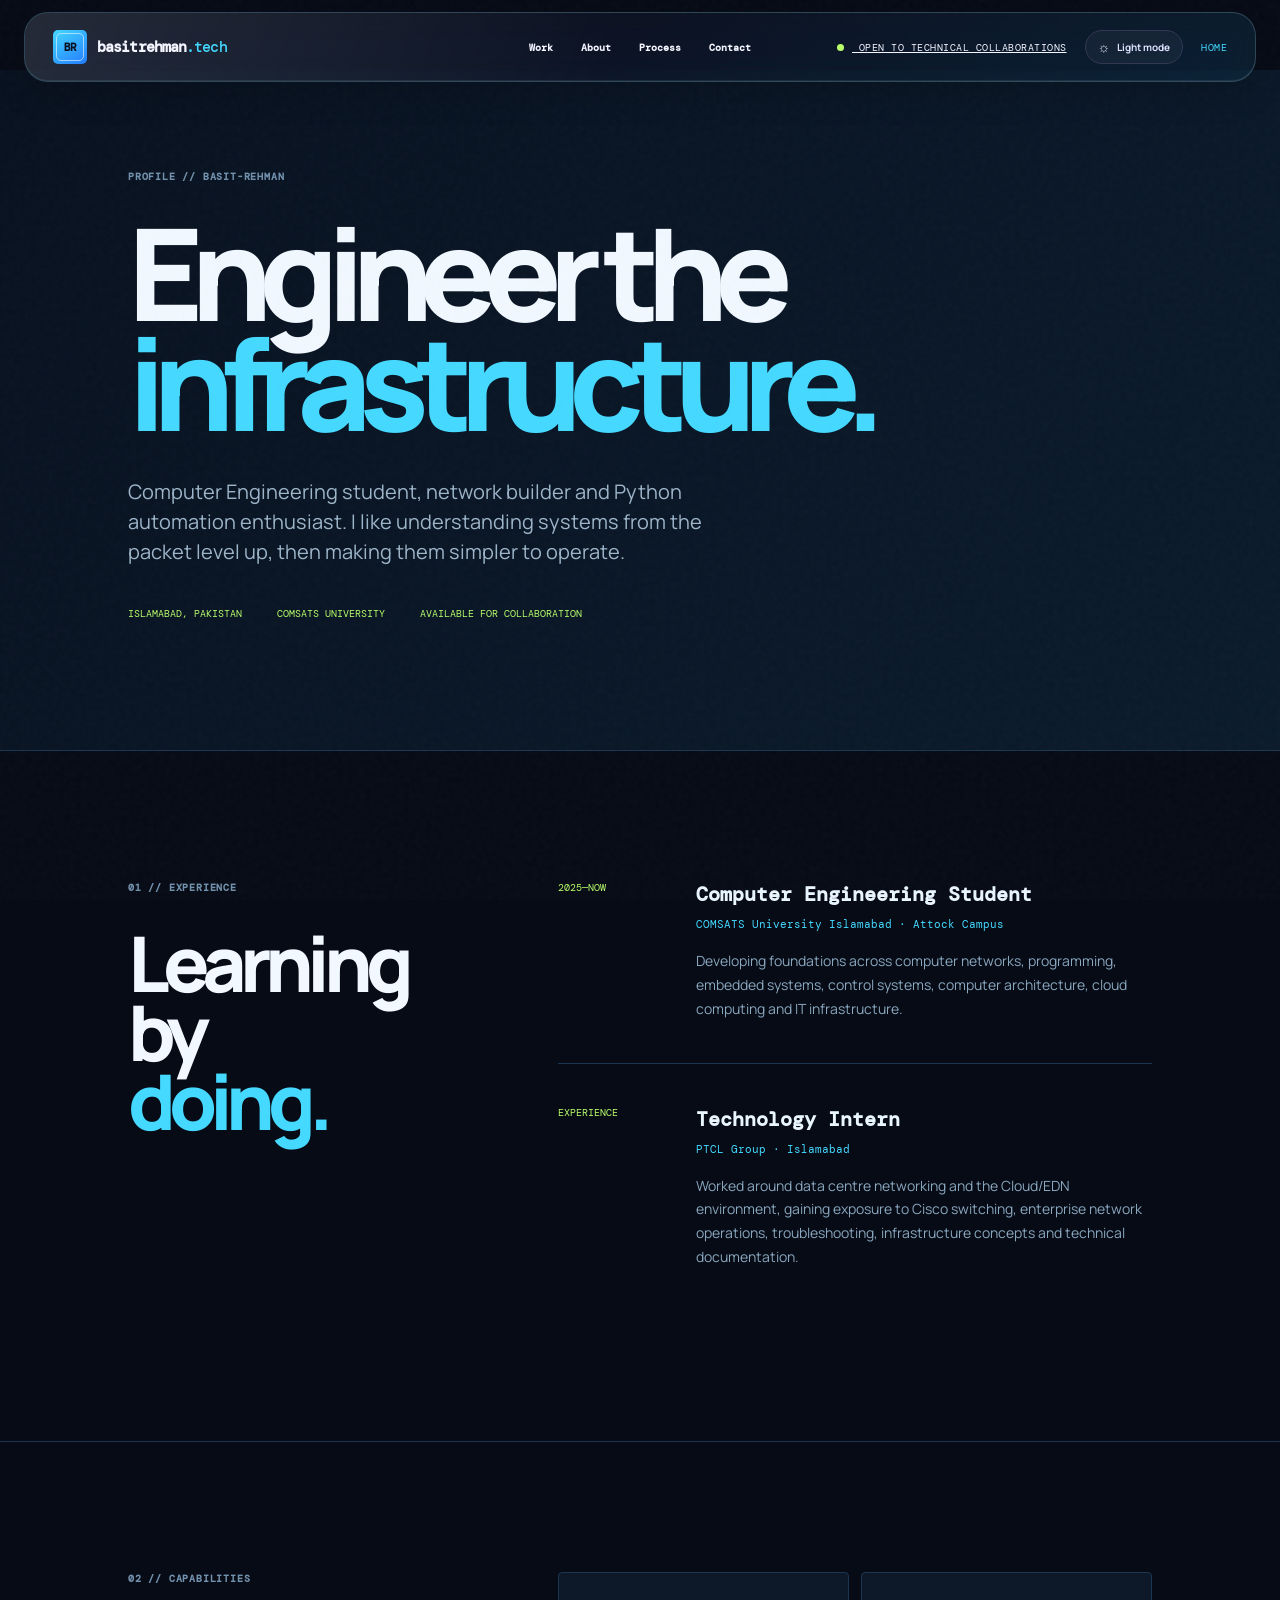
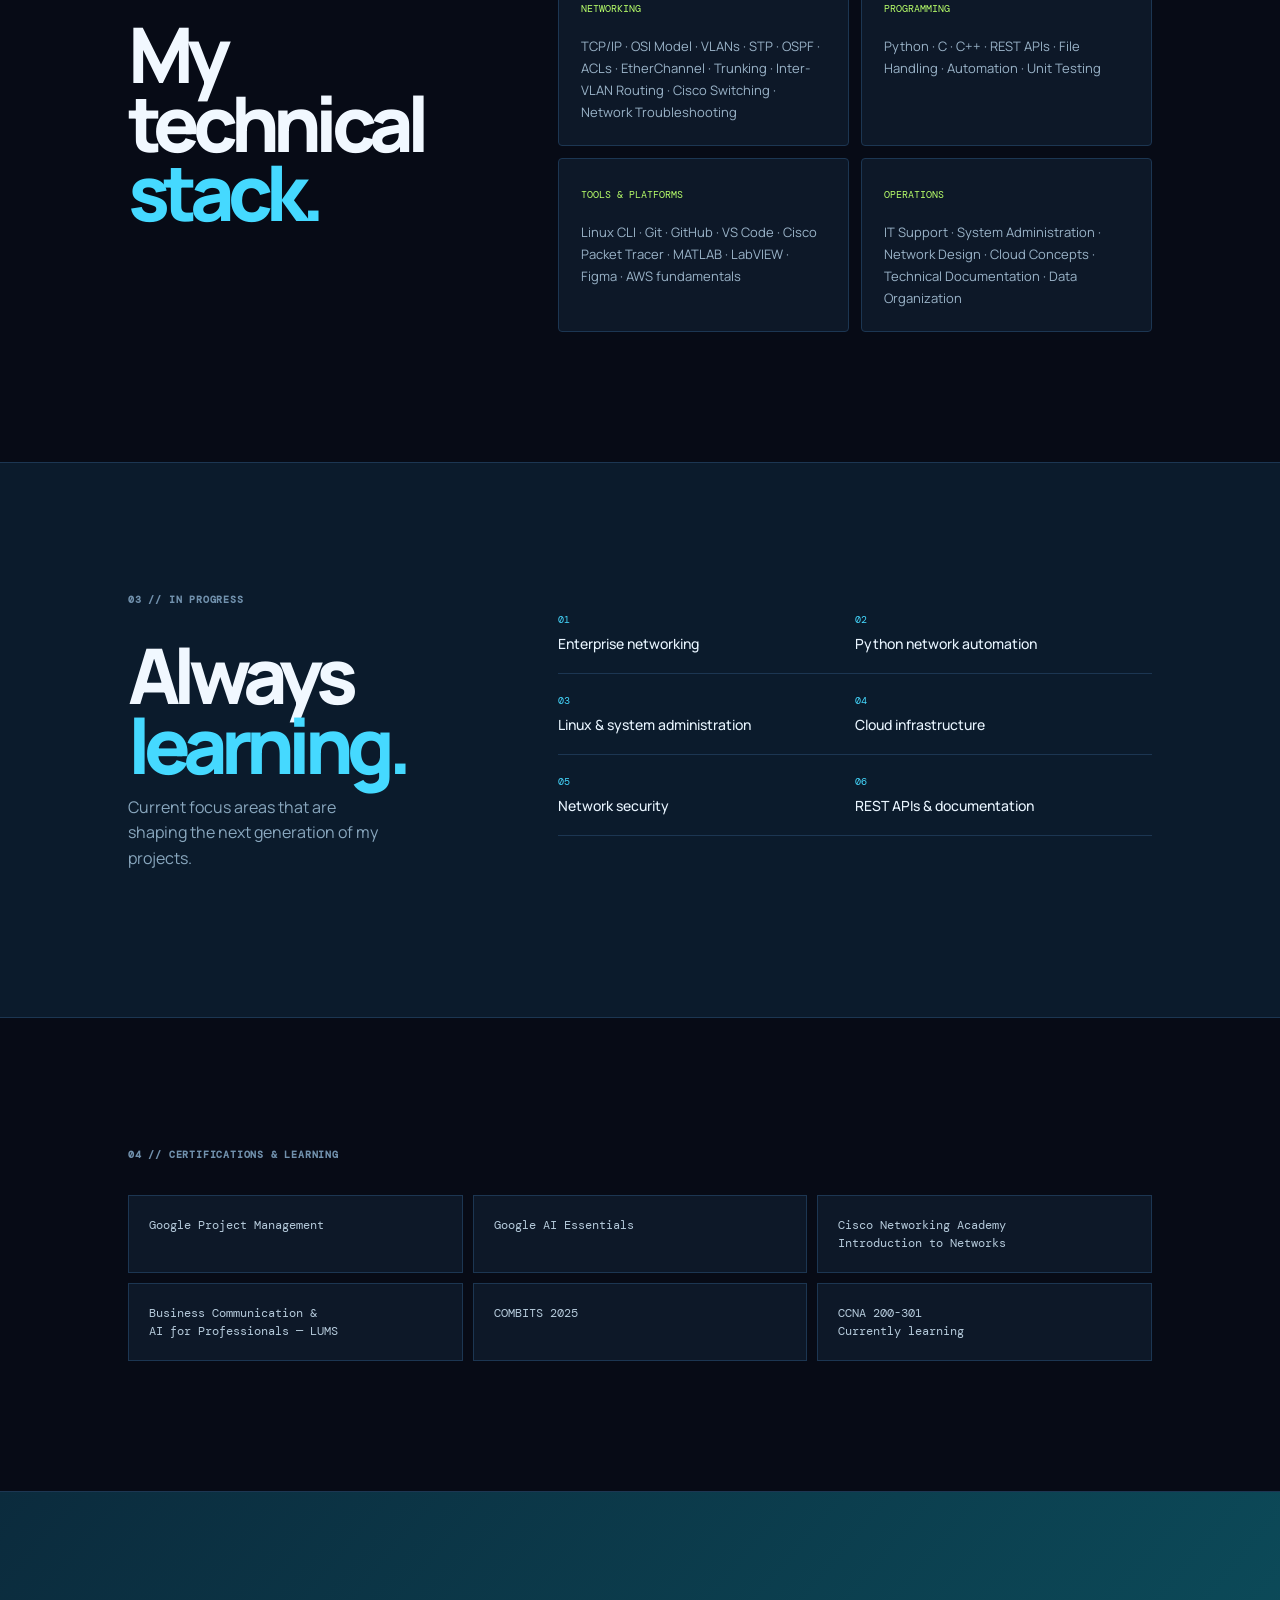
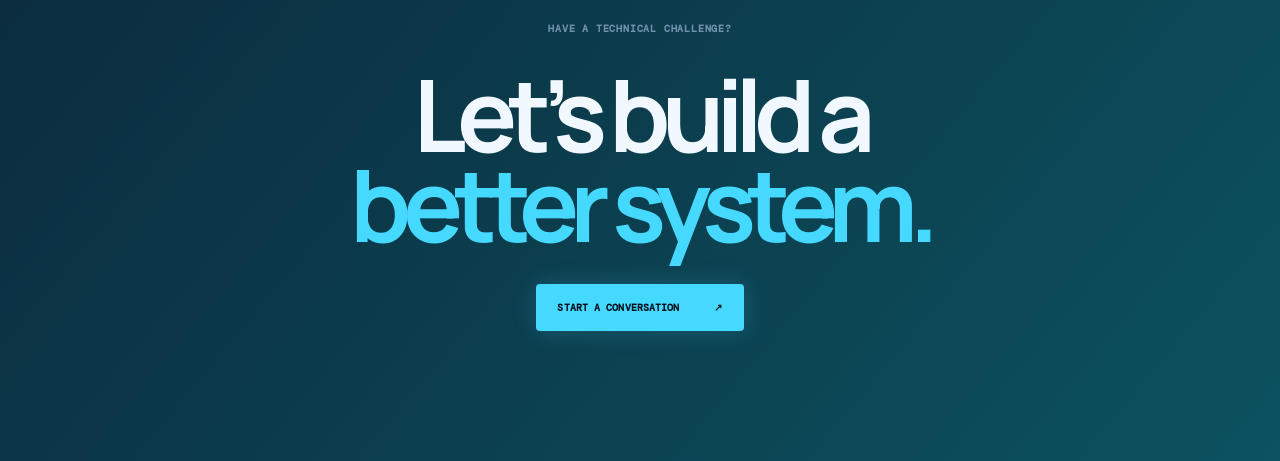
==== commit c90dc5f0: "Save uncommitted changes" ====
--- a/about.html
+++ b/about.html
@@ -2,20 +2,27 @@
 <html lang="en">
 <head>
   <meta charset="UTF-8" />
-  <meta name="viewport" content="width=device-width, initial-scale=1.0" />
+  <meta name="viewport" content="width=device-width, initial-scale=1.0, maximum-scale=1.0, user-scalable=no" />
   <meta name="description" content="About Basit Rehman — computer engineering student focused on networking, automation, cloud and IT infrastructure." />
+  <meta name="author" content="Basit Rehman" />
+  <link rel="canonical" href="https://basitrehman.tech/about.html" />
+  <meta property="og:type" content="profile" />
+  <meta property="og:title" content="About Basit Rehman — Skills &amp; Experience" />
+  <meta property="og:description" content="Explore Basit Rehman's experience, capabilities and technical learning path." />
+  <meta property="og:url" content="https://basitrehman.tech/about.html" />
   <title>About Basit Rehman — Skills &amp; Experience</title>
   <link rel="preconnect" href="https://fonts.googleapis.com" />
   <link rel="preconnect" href="https://fonts.gstatic.com" crossorigin />
   <link href="https://fonts.googleapis.com/css2?family=DM+Mono:wght@400;500&family=Manrope:wght@400;500;600;700;800&display=swap" rel="stylesheet" />
   <link rel="stylesheet" href="styles.css" />
+  <script type="application/ld+json">{"@context":"https://schema.org","@type":"ProfilePage","name":"About Basit Rehman","url":"https://basitrehman.tech/about.html","mainEntity":{"@type":"Person","name":"Basit Rehman","url":"https://basitrehman.tech/"}}</script>
 </head>
 <body class="about-page">
   <div class="noise"></div>
   <header class="site-header">
-    <a class="brand" href="index.html" aria-label="Basit Rehman home"><span>BR</span><strong>basitrehman<span>.tech</span></strong></a>
+    <a class="brand" href="index.html" aria-label="Basit Rehman home"><span class="brand-mark">BR</span><strong>basitrehman<span>.tech</span></strong></a>
     <nav class="desktop-nav" aria-label="Primary navigation"><a href="index.html#work">Work</a><a href="about.html" aria-current="page">About</a><a href="index.html#process">Process</a><a href="index.html#contact">Contact</a></nav>
-    <div class="header-actions"><a class="availability" href="index.html#contact"><i></i> Open to technical collaborations</a><a class="theme-toggle about-theme-link" href="index.html">← Home</a><button class="menu-toggle" type="button" aria-label="Open navigation menu" aria-expanded="false"><span></span><span></span><span></span></button></div>
+    <div class="header-actions"><a class="availability" href="index.html#contact"><i></i> Open to technical collaborations</a><button class="theme-toggle" id="theme-toggle" type="button" aria-label="Switch to light mode" aria-pressed="false"><span class="theme-icon">☼</span><span class="theme-label">Light mode</span></button><a class="home-link" href="index.html" aria-label="Back to home">Home</a><button class="menu-toggle" type="button" aria-label="Open navigation menu" aria-expanded="false"><span></span><span></span><span></span></button></div>
   </header>
   <div class="mobile-nav" aria-hidden="true"><a href="index.html#work">Work</a><a href="about.html">About</a><a href="index.html#process">Process</a><a href="index.html#contact">Contact</a></div>
   <main>
--- a/styles.css
+++ b/styles.css
@@ -9,6 +9,65 @@
 .about{background:color-mix(in srgb,var(--ink) 92%,transparent)}
 .contact{background:color-mix(in srgb,var(--orange) 88%,transparent)}
 @supports not (background:color-mix(in srgb,red,transparent)){.site-header,.mobile-nav,.hero,.work,.process{background:var(--paper)}.about{background:var(--ink)}.contact{background:var(--orange)}}
+
+.network-lab{background:#111827;color:#edf6ff}.network-lab .eyebrow,.network-lab .section-note{color:#91a5b8}.network-lab .section-heading{display:grid;grid-template-columns:1fr 280px;gap:30px}.lab-layout{display:grid;grid-template-columns:1.35fr .65fr;gap:7vw;align-items:center}.lab-map{min-height:260px;display:flex;justify-content:space-between;align-items:center;position:relative;gap:10px}.lab-node{position:relative;z-index:2;background:#172337;color:#edf6ff;border:1px solid #3b536f;padding:18px 12px;font:11px var(--mono);cursor:pointer;transition:.2s}.lab-node span{display:block;color:#8edbff;font-size:9px;margin-bottom:12px}.lab-node.active,.lab-node:hover{background:#8edbff;color:#07111d;border-color:#8edbff;transform:translateY(-5px)}.lab-node.active span,.lab-node:hover span{color:#07111d}.lab-line{height:1px;background:#8edbff;opacity:.55;position:absolute;left:9%;right:9%;top:52%;z-index:1}.lab-inspector{border:1px solid #3b536f;background:#172337;padding:30px}.lab-inspector h3{font-size:25px;letter-spacing:-.06em;margin:18px 0 12px}.lab-inspector p{color:#b5c3d0;font-size:13px;line-height:1.7}.lab-tags{display:flex;flex-wrap:wrap;gap:8px}.lab-tags span{font:9px var(--mono);text-transform:uppercase;border:1px solid #4c6680;padding:7px;color:#8edbff}.proof-grid{display:grid;grid-template-columns:1fr 1fr;gap:8vw;align-items:end}.proof-metrics{display:grid;grid-template-columns:1fr 1fr;gap:25px}.proof-metrics div{border-top:1px solid var(--line);padding-top:14px;display:flex;gap:14px;align-items:baseline}.proof-metrics strong{font:32px var(--mono)}.proof-metrics span{font:10px var(--mono);color:var(--muted);text-transform:uppercase}.service-grid{display:grid;grid-template-columns:repeat(4,1fr);gap:18px;margin-top:80px}.service-grid article{border:1px solid var(--line);padding:25px;min-height:210px}.service-grid article>span{font:10px var(--mono);color:var(--orange)}.service-grid h3{font-size:17px;letter-spacing:-.05em;margin:36px 0 12px}.service-grid p{font-size:12px;line-height:1.6;color:var(--muted)}body.light-mode .network-lab{background:#172a42;color:#edf6ff}body.light-mode .service-grid article,body.light-mode .lab-inspector{background:#e2edf5}
+@media(max-width:800px){.network-lab .section-heading,.lab-layout,.proof-grid{display:block}.lab-map{min-height:360px;display:grid;grid-template-columns:1fr 1fr;gap:12px}.lab-line{display:none}.lab-node{width:100%}.lab-inspector{margin-top:30px}.proof-metrics{margin-top:40px}.service-grid{grid-template-columns:1fr 1fr;margin-top:50px}.hero-cta{flex-wrap:wrap;gap:16px}.resume-page header{display:block}.resume-page header .button{margin-top:20px}}
+@media(prefers-reduced-motion:reduce){.lab-node{transition:none}.marquee-track,.cube{animation:none}}
+
+/* Final layout corrections for the lab and proof sections. */
+.network-lab .section-heading{display:block;max-width:760px}
+.network-lab .section-heading h2{max-width:620px}
+.network-lab .section-heading .section-note{position:static;max-width:520px;margin:28px 0 0}
+.lab-layout{align-items:stretch}
+.lab-map{min-width:0}
+.lab-inspector{display:flex;flex-direction:column;justify-content:center;min-height:260px}
+.proof-grid{align-items:stretch}
+.proof-grid>div:first-child{display:flex;flex-direction:column;justify-content:center}
+.proof-metrics{height:100%;align-content:stretch}
+.proof-metrics div{min-height:88px}
+body.light-mode .network-lab{background:linear-gradient(135deg,#e7f2f8,#d7e8f1);color:#102b40}
+body.light-mode .network-lab .eyebrow,body.light-mode .network-lab .section-note{color:#31566e}
+body.light-mode .network-lab .section-heading h2{color:#102b40}
+body.light-mode .lab-node{background:#f7fbfd;color:#173449;border-color:#8fb5c8}
+body.light-mode .lab-node span{color:#0b6f91}
+body.light-mode .lab-node.active,body.light-mode .lab-node:hover{background:#0b7897;color:#fff;border-color:#0b7897}
+body.light-mode .lab-node.active span,body.light-mode .lab-node:hover span{color:#fff}
+body.light-mode .lab-line{background:#0b7897;opacity:.7}
+body.light-mode .lab-inspector{background:#f8fcfe;border-color:#8fb5c8;box-shadow:0 14px 32px rgba(31,80,105,.12)}
+body.light-mode .lab-inspector h3{color:#102b40}
+body.light-mode .lab-inspector p{color:#31566e}
+body.light-mode .lab-tags span{border-color:#6c9db3;color:#075f87}
+body.light-mode .proof-metrics div{border-color:#9dbdcb}
+body.light-mode .proof-metrics strong,body.light-mode .proof-metrics span{color:#102b40}
+body.light-mode .service-grid article{background:rgba(255,255,255,.7);border-color:#9dbdcb}
+body.light-mode .service-grid h3{color:#102b40}
+body.light-mode .service-grid p{color:#31566e}
+@media(max-width:800px){
+  .network-lab .section-heading{display:block!important;max-width:none}
+  .network-lab .section-heading h2{max-width:none;font-size:clamp(46px,14vw,72px);line-height:.96}
+  .network-lab .section-heading .section-note{display:block!important;max-width:100%;margin:24px 0 0}
+  .lab-layout{display:block}
+  .lab-map{min-height:0;margin-top:38px}
+  .lab-inspector{min-height:0}
+  .proof-grid{display:block}
+  .proof-metrics{margin-top:42px;height:auto}
+}
+
+/* Continuous skill ticker and centered lab introduction. */
+.marquee-track{width:max-content;min-width:0;justify-content:flex-start;animation:marquee-continuous 28s linear infinite;will-change:transform}
+.marquee-group{display:flex;align-items:center;flex:none;gap:28px;padding-right:28px}
+.marquee-track span{white-space:nowrap}
+.marquee-track b{color:var(--tech-green,#62e6a5);flex:none}
+@keyframes marquee-continuous{from{transform:translateX(0)}to{transform:translateX(-50%)}}
+.network-lab .section-heading{text-align:center;margin-left:auto;margin-right:auto}
+.network-lab .section-heading h2{margin-left:auto;margin-right:auto}
+.network-lab .section-heading .section-note{margin:28px auto 0}
+body.light-mode .marquee{background:#e7f2f8;color:#17804f;border-color:#9bcdb3}
+body.light-mode .marquee-track span,body.light-mode .marquee-track b{color:#17804f}
+@media(prefers-reduced-motion:reduce){.marquee-track{animation:none;transform:none}.marquee-group[aria-hidden="true"]{display:none}}
+.project-cover{position:absolute;inset:0;width:100%;height:100%;object-fit:cover;z-index:0;transition:transform .45s ease,filter .45s ease}.project-visual>*:not(.project-cover){z-index:1}.project-card:hover .project-cover{transform:scale(1.035);filter:saturate(1.08)}.project-visual .project-number,.project-visual .view-project{z-index:2}
+
+.back-project-link{display:inline-flex;align-items:center;justify-content:center;width:42px;height:42px;margin:0 0 28px;color:#dff7ff;text-decoration:none;border:1px solid rgba(141,220,244,.7);border-radius:50%;transition:transform .2s,color .2s,background .2s}.back-project-icon{font:23px var(--sans);line-height:1}.back-project-link:hover{transform:translateX(-4px);color:#07111d;background:var(--tech-cyan)}body.light-mode .back-project-link{color:#075f87;border-color:#75aabd}body.light-mode .back-project-link:hover{color:#fff;background:#075f87}body.light-mode .back-project-icon{border-color:transparent}
 
 /* Playful community-inspired visual layer */
 :root{--ink:#1e1f2b;--paper:#f6f7fb;--muted:#74778b;--line:#dfe1ed;--lime:#c8ff72;--lav:#c9b8ff;--orange:#ff9b7b;--discord:#5865f2;--deep:#20233c}
@@ -160,6 +219,9 @@
 .site-header .header-actions{justify-self:end}
 @media(max-width:800px){
   body{overflow-x:hidden}
+    .lab-map{display:grid;grid-template-columns:repeat(2,minmax(0,1fr));align-items:center;justify-items:center;gap:12px;margin-left:auto;margin-right:auto}
+    .lab-node{width:min(205px,100%);text-align:center}
+    .lab-node[data-node="cloud"]{grid-column:1 / -1;justify-self:center}
   .site-header{top:8px;height:62px;min-height:62px;width:calc(100% - 20px);margin-left:auto;margin-right:auto;padding:0 18px;border-radius:18px;display:flex;justify-content:space-between;gap:10px}
   .site-header .brand{min-width:0}
   .site-header .brand strong{font-size:12px}
@@ -195,6 +257,36 @@
   .updates-tools{text-align:left;margin-top:22px}
 }
 
+.project-page{background:var(--tech-bg);color:#e6f0ff}
+.project-detail-hero{display:grid;grid-template-columns:1fr 1fr;gap:8%;align-items:center;max-width:1280px;margin:0 auto;padding:110px 6vw 95px;min-height:620px}
+.project-detail-copy{max-width:620px}
+.project-detail-number{display:inline-grid;place-items:center;width:42px;height:42px;margin:0 0 22px;border:1px solid var(--tech-cyan);border-radius:50%;color:var(--tech-cyan);font:12px var(--mono)}
+.project-detail-copy h1{font-size:clamp(48px,7vw,100px);line-height:.9;letter-spacing:-.09em;margin:0;color:#f1f8ff}
+.project-detail-summary{max-width:540px;color:#9db5c8;font-size:18px;line-height:1.6;margin:32px 0}
+.project-detail-actions{display:flex;align-items:center;gap:25px;flex-wrap:wrap}
+.project-detail-visual{min-height:390px;position:relative;overflow:hidden;border:1px solid var(--tech-line);border-radius:18px;background:#0d1828;box-shadow:0 25px 70px rgba(0,0,0,.3)}
+.project-detail-visual:before,.project-detail-visual:after{content:"";position:absolute;border:1px solid rgba(69,217,255,.65);border-radius:50%}
+.project-detail-visual:before{width:68%;height:68%;left:16%;top:16%;transform:rotate(35deg)}
+.project-detail-visual:after{width:82%;height:34%;left:9%;top:33%;transform:rotate(-28deg)}
+.project-detail-visual.organizer{background:linear-gradient(140deg,#102b2c,#102139)}
+.project-detail-visual.organizer:before{border-color:var(--tech-green);border-radius:8px;transform:rotate(-8deg)}
+.project-detail-visual.organizer:after{width:52%;height:20%;left:24%;top:40%;border-radius:4px;border-color:#b8ff6a}
+.project-detail-visual.processor{background:linear-gradient(140deg,#16265a,#0c172d)}
+.project-detail-visual.processor:before{border-radius:4px;transform:rotate(45deg);border-color:#9f8cff}
+.project-detail-visual.processor:after{width:50%;height:50%;left:25%;top:25%;border-radius:4px;transform:none;border-color:var(--tech-green)}
+.project-detail-visual.security{background:radial-gradient(circle at center,#19495b,#091421 68%)}
+.project-detail-visual.security:before{width:18px;height:18px;left:48%;top:48%;background:var(--tech-green);box-shadow:0 0 55px 18px rgba(184,255,106,.3);border:0}
+.project-detail-visual.security:after{width:72%;height:72%;left:14%;top:14%;border-style:dashed;border-color:#ff9b7b}
+.project-detail-visual.network{background:linear-gradient(145deg,#0b2235,#14394b)}
+.project-detail-visual.network:before{width:18px;height:18px;left:23%;top:30%;background:var(--tech-cyan);border:0;box-shadow:210px 75px 0 var(--tech-green),90px 160px 0 #9f8cff}
+.project-detail-visual.network:after{width:55%;height:1px;left:24%;top:50%;border:0;background:var(--tech-cyan);box-shadow:70px 48px 0 var(--tech-green),-55px -75px 0 var(--tech-cyan);transform:rotate(25deg)}
+.project-detail-content{display:grid;grid-template-columns:1fr 360px;gap:10%;max-width:1280px;margin:0 auto;padding:100px 6vw;border-top:1px solid var(--tech-line)}
+.detail-story h2{font-size:clamp(42px,6vw,78px);line-height:.9;letter-spacing:-.09em;color:#f1f8ff;margin:0 0 70px}.detail-story h2 em,.project-cta h2 em{color:var(--tech-green);font-style:normal}
+.story-block{display:grid;grid-template-columns:180px 1fr;gap:30px;border-top:1px solid var(--tech-line);padding:25px 0}.story-block span,.sidebar-label{font:10px var(--mono);color:var(--tech-green);text-transform:uppercase;letter-spacing:.06em}.story-block p{margin:0;color:#9db5c8;line-height:1.7;font-size:15px}
+.detail-sidebar{display:grid;align-content:start;gap:55px}.stack-list{display:flex;flex-wrap:wrap;gap:8px;margin-top:18px}.stack-list span{padding:9px 11px;border:1px solid var(--tech-line);border-radius:4px;color:var(--tech-cyan);font:10px var(--mono)}.detail-sidebar ol{margin:18px 0 0;padding-left:22px;color:#9db5c8;font:13px var(--mono);line-height:2.3}
+.project-cta{text-align:center;padding:105px 6vw;background:linear-gradient(130deg,#0b2b3d,#0c5260);border-top:1px solid var(--tech-cyan)}.project-cta h2{font-size:clamp(48px,8vw,100px);line-height:.88;letter-spacing:-.09em;color:#f1f8ff;margin:18px 0 28px}.project-cta p:not(.eyebrow){max-width:420px;margin:0 auto 30px;color:#c5e7f0;line-height:1.6}
+@media(max-width:800px){.project-detail-hero,.project-detail-content{display:block;padding:65px 8vw}.project-detail-hero{min-height:0}.project-detail-copy h1{font-size:clamp(48px,14vw,76px)}.project-detail-summary{font-size:16px}.project-detail-visual{min-height:260px;margin-top:50px}.project-detail-content{padding-top:65px}.detail-story h2{margin-bottom:45px}.story-block{display:block}.story-block span{display:block;margin-bottom:14px}.detail-sidebar{margin-top:55px;gap:35px}.project-cta{padding:75px 8vw}.project-cta h2{font-size:clamp(48px,14vw,76px)}}
+
 @media(max-width:480px){
   .site-header{top:4px;height:56px;min-height:56px;border-radius:16px}
   .site-header .brand strong{font-size:11px}
@@ -345,3 +437,721 @@
     padding-bottom:30px!important;
   }
 }
+
+/* Light mode contrast for technical accent text and controls. */
+body.light-mode .about-meta,
+body.light-mode .about-meta span,
+body.light-mode .skill-groups span,
+body.light-mode .timeline-index,
+body.light-mode .learning-list span,
+body.light-mode .update-date{
+  color:#12627f!important;
+}
+body.light-mode .eyebrow span,
+body.light-mode .marquee b{
+  color:#12627f!important;
+}
+body.light-mode .about h2 em,
+body.light-mode .about-hero h1 em,
+body.light-mode .about-details h2 em,
+body.light-mode .skills-section h2 em,
+body.light-mode .learning-section h2 em,
+body.light-mode .about-cta h2 em,
+body.light-mode .contact h2 em{
+  color:#287b37!important;
+}
+body.light-mode .about-facts strong{
+  color:#12627f!important;
+}
+body.light-mode .theme-toggle{
+  color:#124f6a!important;
+  border-color:#287b8f!important;
+  background:rgba(255,255,255,.72)!important;
+}
+.home-link{
+  color:var(--tech-cyan);
+  font:10px var(--mono);
+  text-decoration:none;
+  text-transform:uppercase;
+  letter-spacing:.04em;
+}
+body.light-mode .home-link{
+  color:#124f6a;
+}
+
+@media(max-width:800px){
+  .home-link{display:none}
+}
+
+.brand-mark{
+  position:relative;
+  overflow:hidden;
+  background:linear-gradient(145deg,var(--tech-cyan),#237bff)!important;
+  color:#07101c!important;
+  font-weight:800!important;
+  letter-spacing:-.12em;
+}
+.brand-mark:after{
+  content:"";
+  position:absolute;
+  inset:3px;
+  border:1px solid rgba(255,255,255,.55);
+  border-radius:inherit;
+  pointer-events:none;
+}
+.social-link{
+  display:inline-flex;
+  align-items:center;
+  gap:7px;
+  color:var(--tech-cyan);
+  text-decoration:none;
+  font:10px var(--mono);
+  white-space:nowrap;
+}
+.social-link span{
+  display:grid;
+  place-items:center;
+  width:22px;
+  height:22px;
+  border:1px solid currentColor;
+  border-radius:5px;
+  font:700 12px Arial,sans-serif;
+}
+.social-link b{font:inherit}
+.social-link:hover{color:var(--tech-green)}
+.profile-links{
+  display:flex;
+  flex-wrap:wrap;
+  gap:24px;
+  margin-top:28px;
+}
+@media(max-width:800px){
+  .social-link b{display:none}
+  .social-link span{width:30px;height:30px}
+  .profile-links{justify-content:center}
+}
+body.light-mode .social-link{color:#125c79}
+body.light-mode .brand-mark{color:#07101c!important}
+
+body.light-mode .update-card,
+body.light-mode .skill-groups div,
+body.light-mode .cert-grid span,
+body.light-mode .project-card,
+body.light-mode .process-item{
+  background:linear-gradient(145deg,#e8f2f7,#d9eaf2)!important;
+  border-color:#9fc3d3!important;
+  color:#17364b;
+  box-shadow:0 12px 28px rgba(26,75,105,.12)!important;
+}
+body.light-mode .update-card h3,
+body.light-mode .update-card p,
+body.light-mode .project-info h3,
+body.light-mode .process-item h3,
+body.light-mode .skill-groups p{
+  color:#17364b!important;
+}
+body.light-mode .update-card a,
+body.light-mode .update-card .update-date,
+body.light-mode .skill-groups span{
+  color:#075f87!important;
+}
+.contact-linkedin{
+  color:#07101c!important;
+  font-weight:600;
+}
+.contact-linkedin span{
+  border-color:#07101c!important;
+  background:rgba(255,255,255,.16);
+}
+body.light-mode .contact-linkedin{
+  color:#e9fbff!important;
+}
+body.light-mode .contact-linkedin span{
+  border-color:#e9fbff!important;
+  background:rgba(7,95,135,.22);
+}
+
+/* Lightweight technical interaction layer: hover-only, no mobile layout shifts. */
+@media (pointer:fine) and (min-width:801px){
+  .project-card,
+  .update-card,
+  .skill-groups div,
+  .cert-grid span,
+  .process-item{
+    position:relative;
+    isolation:isolate;
+    overflow:hidden;
+  }
+  .project-card:before,
+  .update-card:before,
+  .skill-groups div:before,
+  .cert-grid span:before,
+  .process-item:before{
+    content:"";
+    position:absolute;
+    inset:0;
+    z-index:-1;
+    pointer-events:none;
+    opacity:0;
+    background:linear-gradient(110deg,transparent 20%,rgba(69,217,255,.18) 45%,transparent 68%);
+    transform:translateX(-120%);
+    transition:opacity .3s,transform .7s;
+  }
+  .project-card:hover:before,
+  .update-card:hover:before,
+  .skill-groups div:hover:before,
+  .cert-grid span:hover:before,
+  .process-item:hover:before{
+    opacity:1;
+    transform:translateX(120%);
+  }
+  .project-card:hover,
+  .update-card:hover,
+  .skill-groups div:hover,
+  .cert-grid span:hover,
+  .process-item:hover{
+    border-color:var(--tech-cyan)!important;
+    box-shadow:0 0 0 1px rgba(69,217,255,.35),0 18px 42px rgba(0,0,0,.3),0 0 28px rgba(69,217,255,.12)!important;
+  }
+  .project-visual:after{
+    content:"";
+    position:absolute;
+    inset:0;
+    pointer-events:none;
+    opacity:0;
+    background:repeating-linear-gradient(0deg,transparent 0 5px,rgba(69,217,255,.08) 6px 7px);
+    transition:opacity .25s;
+  }
+  .project-card:hover .project-visual:after{opacity:1}
+  .button,
+  .social-link,
+  .text-link,
+  .email-link{
+    position:relative;
+    overflow:hidden;
+  }
+  .button:after,
+  .social-link:after,
+  .text-link:after,
+  .email-link:after{
+    content:"";
+    position:absolute;
+    top:-40%;
+    bottom:-40%;
+    left:-70%;
+    width:35%;
+    transform:skewX(-18deg);
+    background:rgba(255,255,255,.28);
+    transition:left .55s ease;
+    pointer-events:none;
+  }
+  .button:hover:after,
+  .social-link:hover:after,
+  .text-link:hover:after,
+  .email-link:hover:after{left:135%}
+  .site-header:hover{
+    border-color:rgba(69,217,255,.55)!important;
+    box-shadow:0 10px 35px rgba(0,0,0,.16),0 0 26px rgba(69,217,255,.12),inset 0 -1px 0 rgba(255,255,255,.08);
+  }
+}
+
+@media (prefers-reduced-motion:reduce){
+  .project-card:before,
+  .update-card:before,
+  .skill-groups div:before,
+  .cert-grid span:before,
+  .process-item:before,
+  .project-visual:after,
+  .button:after,
+  .social-link:after,
+  .text-link:after,
+  .email-link:after{
+    transition:none!important;
+  }
+}
+
+/* Final light-theme readability pass. Keep all text dark on pale surfaces. */
+body.light-mode{
+  color:#17364b!important;
+}
+body.light-mode .site-header,
+body.light-mode .site-header .brand,
+body.light-mode .site-header .desktop-nav a,
+body.light-mode .site-header .availability,
+body.light-mode .site-header .home-link{
+  color:#17364b!important;
+}
+body.light-mode .hero,
+body.light-mode .work,
+body.light-mode .process,
+body.light-mode .updates,
+body.light-mode .project-page,
+body.light-mode .project-detail-content,
+body.light-mode .certifications{
+  color:#17364b!important;
+}
+body.light-mode h1,
+body.light-mode h2,
+body.light-mode h3,
+body.light-mode .hero h1,
+body.light-mode .section-heading h2,
+body.light-mode .about h2,
+body.light-mode .contact h2,
+body.light-mode .about-hero h1,
+body.light-mode .detail-intro h2,
+body.light-mode .learning-copy h2,
+body.light-mode .about-cta h2,
+body.light-mode .project-detail-copy h1,
+body.light-mode .detail-story h2,
+body.light-mode .project-cta h2,
+body.light-mode .project-info h3,
+body.light-mode .process-item h3,
+body.light-mode .timeline h3,
+body.light-mode .update-card h3{
+  color:#17364b!important;
+}
+body.light-mode p,
+body.light-mode .hero-intro,
+body.light-mode .large-copy,
+body.light-mode .about-lede,
+body.light-mode .about-content>p,
+body.light-mode .section-note,
+body.light-mode .project-detail-summary,
+body.light-mode .story-block p,
+body.light-mode .timeline p,
+body.light-mode .skill-groups p,
+body.light-mode .learning-copy>p,
+body.light-mode .update-card p,
+body.light-mode .process-item p,
+body.light-mode .contact-copy>p{
+  color:#31566e!important;
+}
+body.light-mode .eyebrow,
+body.light-mode .about-meta,
+body.light-mode .about-meta span,
+body.light-mode .timeline-index,
+body.light-mode .sidebar-label,
+body.light-mode .story-block span,
+body.light-mode .update-date,
+body.light-mode .skill-groups span,
+body.light-mode .learning-list span,
+body.light-mode .tag{
+  color:#075f87!important;
+}
+body.light-mode .learning-list b,
+body.light-mode .about-facts span,
+body.light-mode .project-info p,
+body.light-mode .news-status{
+  color:#31566e!important;
+}
+body.light-mode .about-facts strong,
+body.light-mode .project-detail-number{
+  color:#075f87!important;
+}
+body.light-mode .text-link,
+body.light-mode .email-link,
+body.light-mode .update-card a,
+body.light-mode .social-link,
+body.light-mode .home-link{
+  color:#075f87!important;
+  border-color:#075f87;
+}
+body.light-mode .button-dark{
+  background:#075f87!important;
+  color:#f4fbff!important;
+}
+body.light-mode .button-outline{
+  color:#075f87!important;
+  border-color:#075f87!important;
+}
+body.light-mode .contact,
+body.light-mode .about-cta,
+body.light-mode .project-cta{
+  color:#e9fbff!important;
+}
+body.light-mode .contact h2,
+body.light-mode .contact-copy>p,
+body.light-mode .contact .eyebrow,
+body.light-mode .about-cta h2,
+body.light-mode .project-cta h2,
+body.light-mode .project-cta p{
+  color:#e9fbff!important;
+}
+body.light-mode .contact-form label,
+body.light-mode .contact-form input,
+body.light-mode .contact-form textarea{
+  color:#e9fbff!important;
+}
+
+body.light-mode .contact{
+  background:linear-gradient(135deg,#d8edf4,#c4e1eb)!important;
+  border-top-color:#6aaabd!important;
+}
+body.light-mode .contact h2,
+body.light-mode .contact-copy>p,
+body.light-mode .contact .eyebrow,
+body.light-mode .contact-form label{
+  color:#17364b!important;
+}
+body.light-mode .contact h2 em{
+  color:#287b37!important;
+}
+body.light-mode .contact .email-link,
+body.light-mode .contact .contact-linkedin{
+  color:#075f87!important;
+  border-color:#075f87!important;
+}
+body.light-mode .contact .contact-linkedin span{
+  border-color:#075f87!important;
+  background:rgba(255,255,255,.38)!important;
+}
+body.light-mode .contact-form input,
+body.light-mode .contact-form textarea{
+  color:#17364b!important;
+  border-color:#5e91a2!important;
+}
+body.light-mode .contact-form input::placeholder,
+body.light-mode .contact-form textarea::placeholder{
+  color:#466d7d!important;
+}
+body.light-mode .contact-form .button-light{
+  background:#287b37!important;
+  color:#f5fff8!important;
+}
+
+/* Match About light mode to the homepage light palette. */
+body.light-mode.about-page,
+body.light-mode.about-page main{
+  background:#eef5fa!important;
+  color:#17364b!important;
+}
+body.light-mode.about-page .about-hero,
+body.light-mode.about-page .about-details,
+body.light-mode.about-page .skills-section,
+body.light-mode.about-page .learning-section,
+body.light-mode.about-page .certifications{
+  background:linear-gradient(135deg,#eef5fa,#dcecf4)!important;
+  border-color:#a9c7d8!important;
+}
+body.light-mode.about-page .about-hero h1,
+body.light-mode.about-page .detail-intro h2,
+body.light-mode.about-page .learning-copy h2,
+body.light-mode.about-page .about-cta h2{
+  color:#17364b!important;
+}
+body.light-mode.about-page .about-hero h1 em,
+body.light-mode.about-page .detail-intro h2 em,
+body.light-mode.about-page .learning-copy h2 em{
+  color:#287b37!important;
+}
+body.light-mode.about-page .about-lede,
+body.light-mode.about-page .timeline p,
+body.light-mode.about-page .learning-copy>p:not(.eyebrow),
+body.light-mode.about-page .skill-groups p{
+  color:#31566e!important;
+}
+body.light-mode.about-page .about-meta,
+body.light-mode.about-page .timeline-index,
+body.light-mode.about-page .skill-groups span,
+body.light-mode.about-page .eyebrow{
+  color:#075f87!important;
+}
+body.light-mode.about-page .timeline article{
+  border-color:#a9c7d8!important;
+}
+body.light-mode.about-page .timeline h3,
+body.light-mode.about-page .learning-list b{
+  color:#17364b!important;
+}
+body.light-mode.about-page .timeline-place{
+  color:#075f87!important;
+}
+body.light-mode.about-page .skill-groups div,
+body.light-mode.about-page .cert-grid span{
+  background:linear-gradient(145deg,#e8f2f7,#d9eaf2)!important;
+  border-color:#9fc3d3!important;
+  color:#17364b!important;
+  box-shadow:0 12px 28px rgba(26,75,105,.12)!important;
+}
+body.light-mode.about-page .learning-list span{
+  color:#075f87!important;
+  border-color:#a9c7d8!important;
+}
+body.light-mode.about-page .about-cta{
+  background:linear-gradient(135deg,#d8edf4,#c4e1eb)!important;
+  border-top:1px solid #6aaabd!important;
+}
+body.light-mode.about-page .about-cta h2{
+  color:#17364b!important;
+}
+body.light-mode.about-page .about-cta h2 em{
+  color:#287b37!important;
+}
+body.light-mode.about-page .about-cta .eyebrow{
+  color:#075f87!important;
+}
+
+.contact-links{
+  display:flex;
+  align-items:center;
+  flex-wrap:wrap;
+  gap:22px;
+}
+.contact-linkedin{
+  color:var(--ink);
+}
+.contact-linkedin span{
+  border-color:var(--ink);
+}
+.contact-linkedin:hover{
+  color:var(--ink);
+}
+
+@media(max-width:800px){
+  html,
+  body{
+    width:100%;
+    max-width:100%;
+    overflow-x:hidden!important;
+  }
+  .site-header{
+    right:auto;
+    max-width:calc(100% - 20px)!important;
+  }
+  .header-actions{
+    min-width:0;
+    gap:6px;
+  }
+  .header-actions .availability,
+  .header-actions .social-link,
+  .header-actions .home-link{
+    display:none!important;
+  }
+  .brand{
+    min-width:0;
+    max-width:calc(100% - 90px);
+  }
+  .brand strong{
+    overflow:hidden;
+    text-overflow:ellipsis;
+    white-space:nowrap;
+  }
+  .section,
+  .project-detail-hero,
+  .project-detail-content{
+    width:100%;
+    max-width:100%;
+    padding-left:7vw!important;
+    padding-right:7vw!important;
+  }
+  .hero h1,
+  .section-heading h2,
+  .about h2,
+  .contact h2,
+  .project-detail-copy h1,
+  .detail-story h2,
+  .project-cta h2{
+    max-width:100%;
+    overflow-wrap:normal;
+    word-break:normal;
+  }
+  .hero-intro,
+  .about-content,
+  .contact-copy,
+  .contact-form,
+  .project-detail-copy,
+  .detail-story{
+    max-width:100%;
+  }
+  .hero-cta,
+  .project-detail-actions,
+  .contact-links{
+    align-items:stretch;
+    flex-direction:column;
+    gap:14px;
+  }
+  .hero-cta .button,
+  .hero-cta .text-link,
+  .project-detail-actions .button,
+  .project-detail-actions .text-link,
+  .contact-links .email-link,
+  .contact-links .social-link{
+    width:max-content;
+    max-width:100%;
+  }
+  .project-detail-visual{
+    width:100%;
+    max-width:100%;
+  }
+  .work-grid,
+  .updates-grid,
+  .skill-groups,
+  .cert-grid{
+    width:100%;
+    max-width:100%;
+    grid-template-columns:1fr!important;
+  }
+  .project-card,
+  .project-visual,
+  .update-card,
+  .skill-groups div,
+  .cert-grid span{
+    max-width:100%;
+  }
+  .project-info{
+    gap:12px;
+    flex-wrap:wrap;
+  }
+  .contact-form input,
+  .contact-form textarea{
+    max-width:100%;
+    min-width:0;
+  }
+  .contact-linkedin{
+    color:#08131f;
+  }
+  .contact-linkedin span{
+    border-color:#08131f;
+  }
+}
+
+@media(max-width:800px){
+  .about{
+    display:block!important;
+    overflow:hidden;
+  }
+  .about-content,
+  .about-facts{
+    position:static!important;
+    float:none!important;
+    height:auto!important;
+    min-height:0!important;
+    transform:none!important;
+  }
+  .about-content{
+    display:block!important;
+    margin:0!important;
+  }
+  .about h2{
+    margin:0 0 22px!important;
+    line-height:.98!important;
+  }
+  .about-content .large-copy{
+    margin:22px 0 18px!important;
+  }
+  .about-facts{
+    display:block!important;
+    margin:28px 0 0!important;
+    clear:both;
+  }
+  .about-facts div{
+    min-height:64px!important;
+    height:auto!important;
+    padding:14px 0!important;
+  }
+}
+
+@media(min-width:801px){
+  .about{
+    align-items:start!important;
+  }
+  .about-content{
+    align-self:start!important;
+  }
+  .about-facts{
+    align-self:stretch!important;
+    display:flex!important;
+    flex-direction:column;
+    margin:0!important;
+  }
+  .about-facts div{
+    flex:1 1 0;
+    min-height:0;
+    align-items:center;
+  }
+}
+
+@media(max-width:800px){
+  html{
+    width:100%;
+    max-width:100%;
+    overflow-x:hidden;
+    touch-action:pan-y;
+  }
+  body{
+    width:100%;
+    max-width:100%;
+    min-width:0;
+    overflow-x:hidden;
+  }
+  main,
+  main>*,
+  .site-header,
+  .mobile-nav,
+  .section,
+  .about-content,
+  .about-facts,
+  .work-grid,
+  .project-card,
+  .project-info,
+  .contact-copy,
+  .contact-form{
+    max-width:100%;
+    min-width:0;
+  }
+  .marquee{
+    max-width:100%;
+    overflow:hidden;
+  }
+  .marquee-track{
+    width:max-content;
+    min-width:0;
+  }
+  img,
+  svg,
+  video,
+  canvas{
+    max-width:100%;
+  }
+}
+
+/* Keep the profile panel balanced and prevent headings from breaking mid-word. */
+.about{
+  grid-template-columns:minmax(0,1fr) minmax(0,1fr)!important;
+  align-items:center;
+  gap:8%!important;
+}
+.about-content{
+  max-width:620px;
+  margin:0 auto;
+  text-align:center;
+}
+.about-content .large-copy,
+.about-content>p:not(.eyebrow):not(.large-copy){
+  margin-left:auto;
+  margin-right:auto;
+}
+.about h2{
+  overflow-wrap:normal!important;
+  word-break:normal!important;
+}
+.about-facts{
+  width:100%;
+  max-width:620px;
+  margin:0 auto;
+}
+.about-facts div{
+  align-items:center;
+}
+
+@media(max-width:800px){
+  .about{
+    display:block!important;
+  }
+  .about-content{
+    max-width:600px;
+  }
+  .about-facts{
+    margin-top:32px!important;
+  }
+}
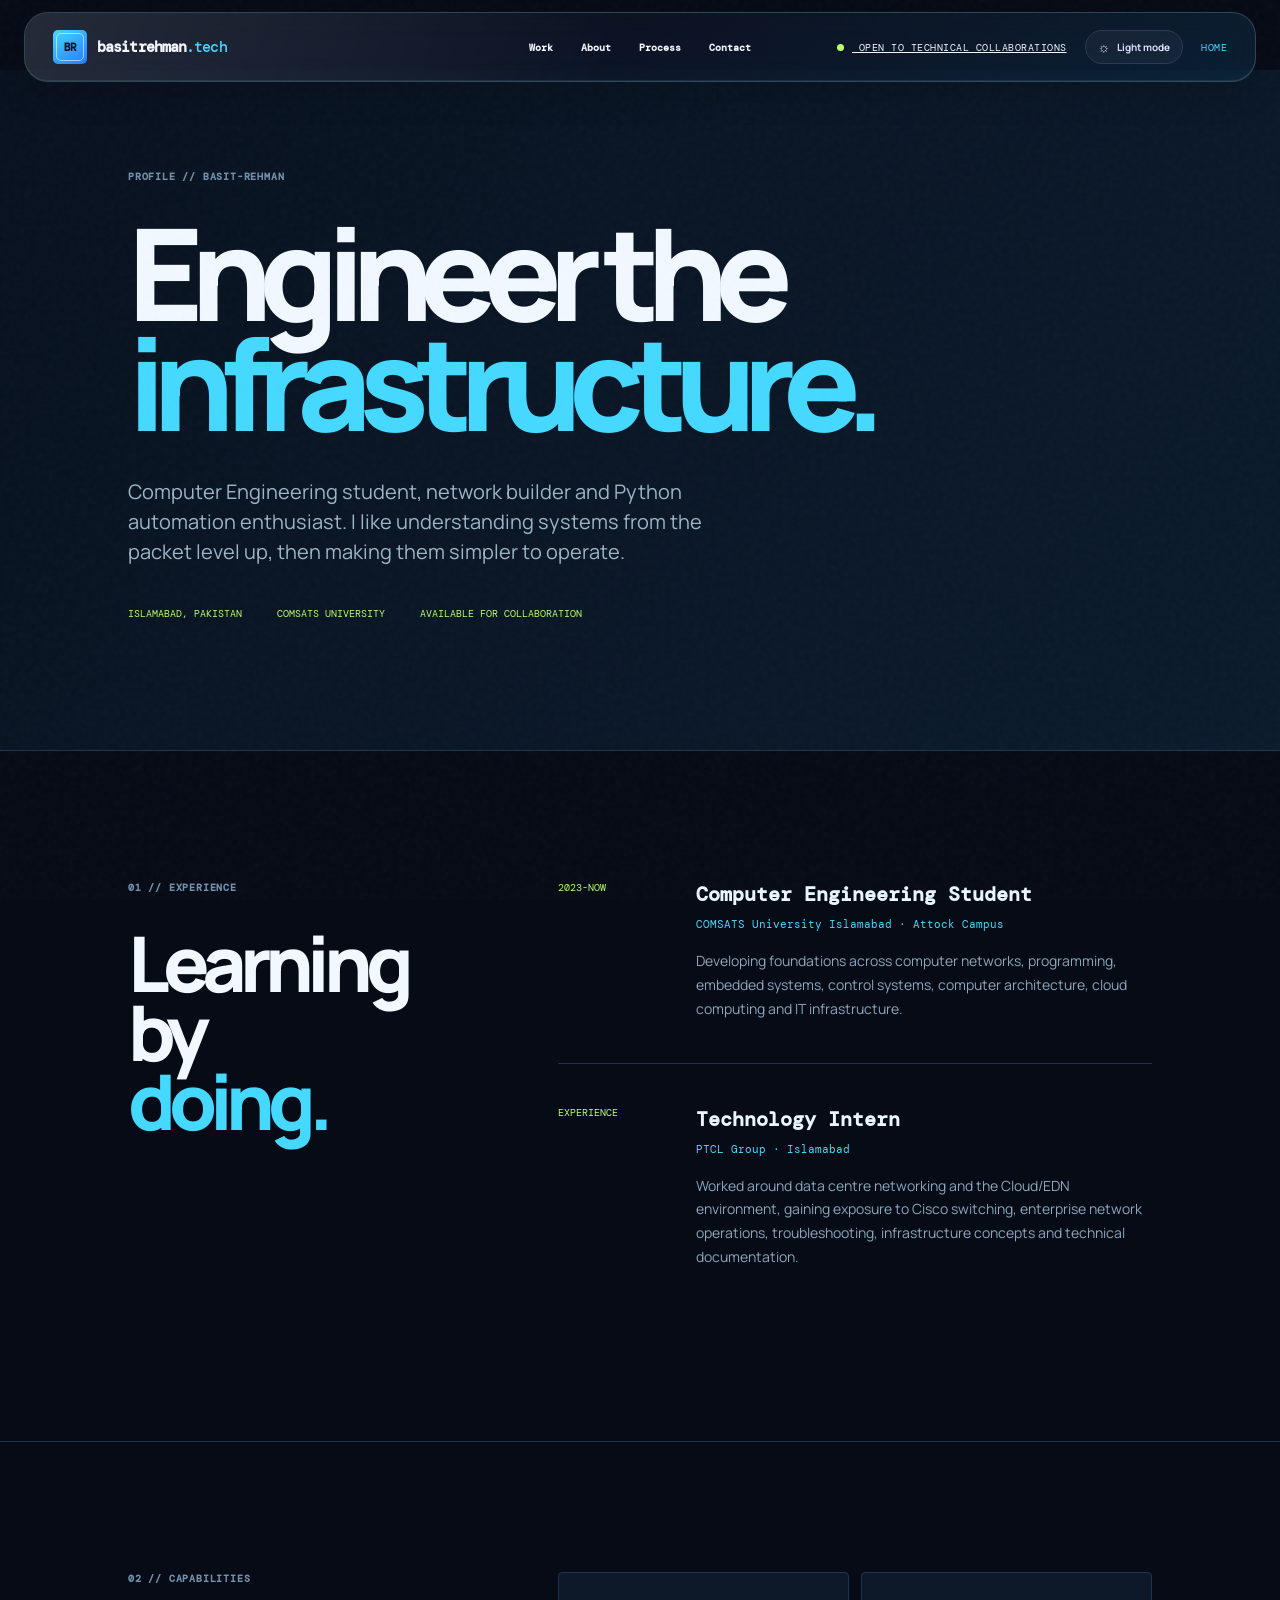
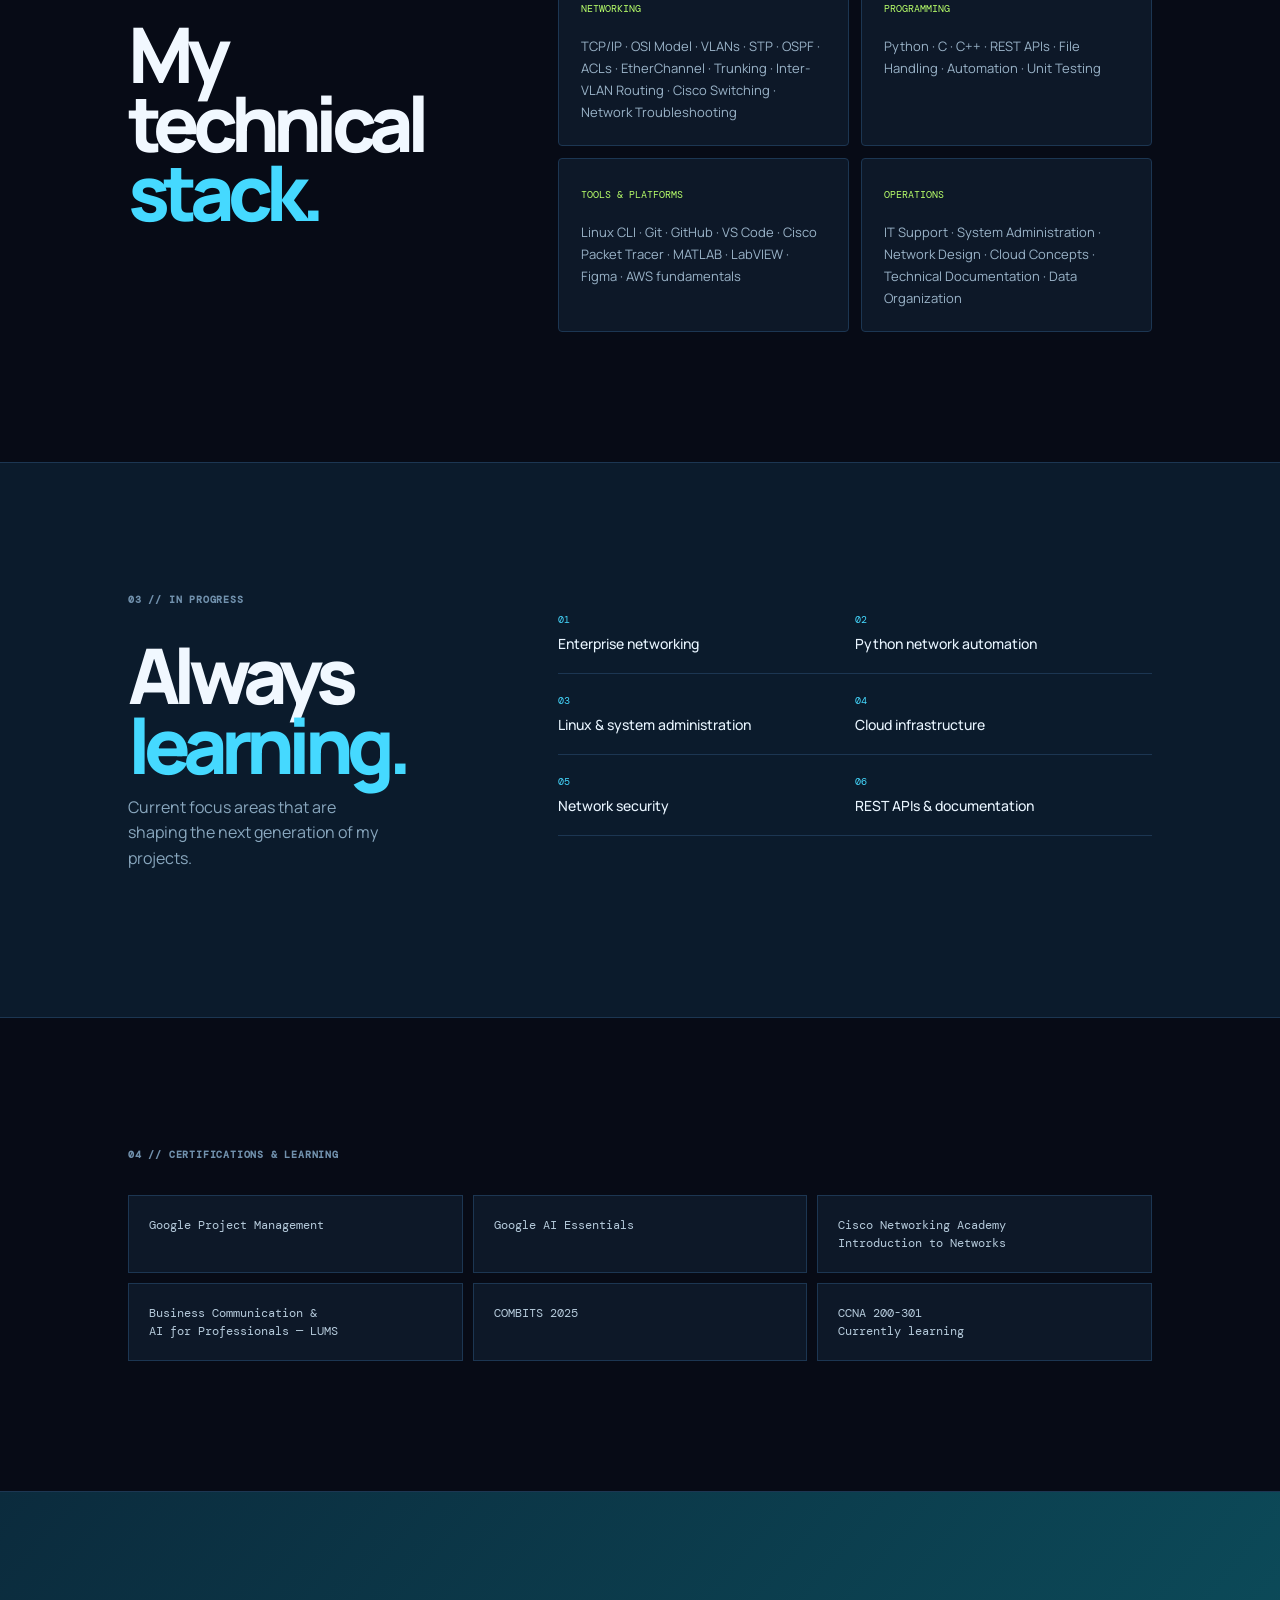
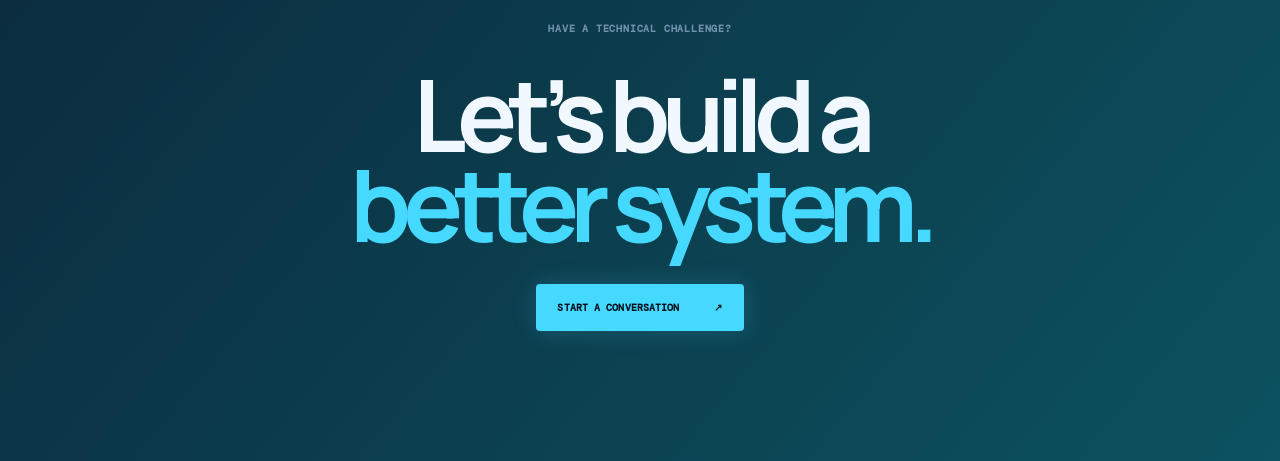
==== commit dd4813a4: "University timeline" ====
--- a/about.html
+++ b/about.html
@@ -3,7 +3,7 @@
 <head>
   <meta charset="UTF-8" />
   <meta name="viewport" content="width=device-width, initial-scale=1.0, maximum-scale=1.0, user-scalable=no" />
-  <meta name="description" content="About Basit Rehman — computer engineering student focused on networking, automation, cloud and IT infrastructure." />
+  <meta name="description" content="About Basit Rehman computer engineering student focused on networking, automation, cloud and IT infrastructure." />
   <meta name="author" content="Basit Rehman" />
   <link rel="canonical" href="https://basitrehman.tech/about.html" />
   <meta property="og:type" content="profile" />
@@ -16,7 +16,7 @@
   <link href="https://fonts.googleapis.com/css2?family=DM+Mono:wght@400;500&family=Manrope:wght@400;500;600;700;800&display=swap" rel="stylesheet" />
   <link rel="stylesheet" href="styles.css" />
   <script type="application/ld+json">{"@context":"https://schema.org","@type":"ProfilePage","name":"About Basit Rehman","url":"https://basitrehman.tech/about.html","mainEntity":{"@type":"Person","name":"Basit Rehman","url":"https://basitrehman.tech/"}}</script>
-</head>
+</head> 
 <body class="about-page">
   <div class="noise"></div>
   <header class="site-header">
@@ -27,7 +27,7 @@
   <div class="mobile-nav" aria-hidden="true"><a href="index.html#work">Work</a><a href="about.html">About</a><a href="index.html#process">Process</a><a href="index.html#contact">Contact</a></div>
   <main>
     <section class="about-hero section"><p class="eyebrow">Profile // basit-rehman</p><h1>Engineer the<br /><em>infrastructure.</em></h1><p class="about-lede">Computer Engineering student, network builder and Python automation enthusiast. I like understanding systems from the packet level up, then making them simpler to operate.</p><div class="about-meta"><span>ISLAMABAD, PAKISTAN</span><span>COMSATS UNIVERSITY</span><span>AVAILABLE FOR COLLABORATION</span></div></section>
-    <section class="about-details section"><div class="detail-intro"><p class="eyebrow">01 // Experience</p><h2>Learning by<br /><em>doing.</em></h2></div><div class="timeline"><article><span class="timeline-index">2025—NOW</span><div><h3>Computer Engineering Student</h3><p class="timeline-place">COMSATS University Islamabad · Attock Campus</p><p>Developing foundations across computer networks, programming, embedded systems, control systems, computer architecture, cloud computing and IT infrastructure.</p></div></article><article><span class="timeline-index">EXPERIENCE</span><div><h3>Technology Intern</h3><p class="timeline-place">PTCL Group · Islamabad</p><p>Worked around data centre networking and the Cloud/EDN environment, gaining exposure to Cisco switching, enterprise network operations, troubleshooting, infrastructure concepts and technical documentation.</p></div></article></div></section>
+    <section class="about-details section"><div class="detail-intro"><p class="eyebrow">01 // Experience</p><h2>Learning by<br /><em>doing.</em></h2></div><div class="timeline"><article><span class="timeline-index">2023-NOW</span><div><h3>Computer Engineering Student</h3><p class="timeline-place">COMSATS University Islamabad · Attock Campus</p><p>Developing foundations across computer networks, programming, embedded systems, control systems, computer architecture, cloud computing and IT infrastructure.</p></div></article><article><span class="timeline-index">EXPERIENCE</span><div><h3>Technology Intern</h3><p class="timeline-place">PTCL Group · Islamabad</p><p>Worked around data centre networking and the Cloud/EDN environment, gaining exposure to Cisco switching, enterprise network operations, troubleshooting, infrastructure concepts and technical documentation.</p></div></article></div></section>
     <section class="skills-section section" id="learning"><div class="detail-intro"><p class="eyebrow">02 // Capabilities</p><h2>My technical<br /><em>stack.</em></h2></div><div class="skill-groups"><div><span>NETWORKING</span><p>TCP/IP · OSI Model · VLANs · STP · OSPF · ACLs · EtherChannel · Trunking · Inter-VLAN Routing · Cisco Switching · Network Troubleshooting</p></div><div><span>PROGRAMMING</span><p>Python · C · C++ · REST APIs · File Handling · Automation · Unit Testing</p></div><div><span>TOOLS &amp; PLATFORMS</span><p>Linux CLI · Git · GitHub · VS Code · Cisco Packet Tracer · MATLAB · LabVIEW · Figma · AWS fundamentals</p></div><div><span>OPERATIONS</span><p>IT Support · System Administration · Network Design · Cloud Concepts · Technical Documentation · Data Organization</p></div></div></section>
     <section class="learning-section section"><div class="learning-copy"><p class="eyebrow">03 // In progress</p><h2>Always<br /><em>learning.</em></h2><p>Current focus areas that are shaping the next generation of my projects.</p></div><div class="learning-list"><span>01 <b>Enterprise networking</b></span><span>02 <b>Python network automation</b></span><span>03 <b>Linux &amp; system administration</b></span><span>04 <b>Cloud infrastructure</b></span><span>05 <b>Network security</b></span><span>06 <b>REST APIs &amp; documentation</b></span></div></section>
     <section class="certifications section"><p class="eyebrow">04 // Certifications &amp; learning</p><div class="cert-grid"><span>Google Project Management</span><span>Google AI Essentials</span><span>Cisco Networking Academy<br />Introduction to Networks</span><span>Business Communication &amp;<br />AI for Professionals — LUMS</span><span>COMBITS 2025</span><span>CCNA 200-301<br />Currently learning</span></div></section>
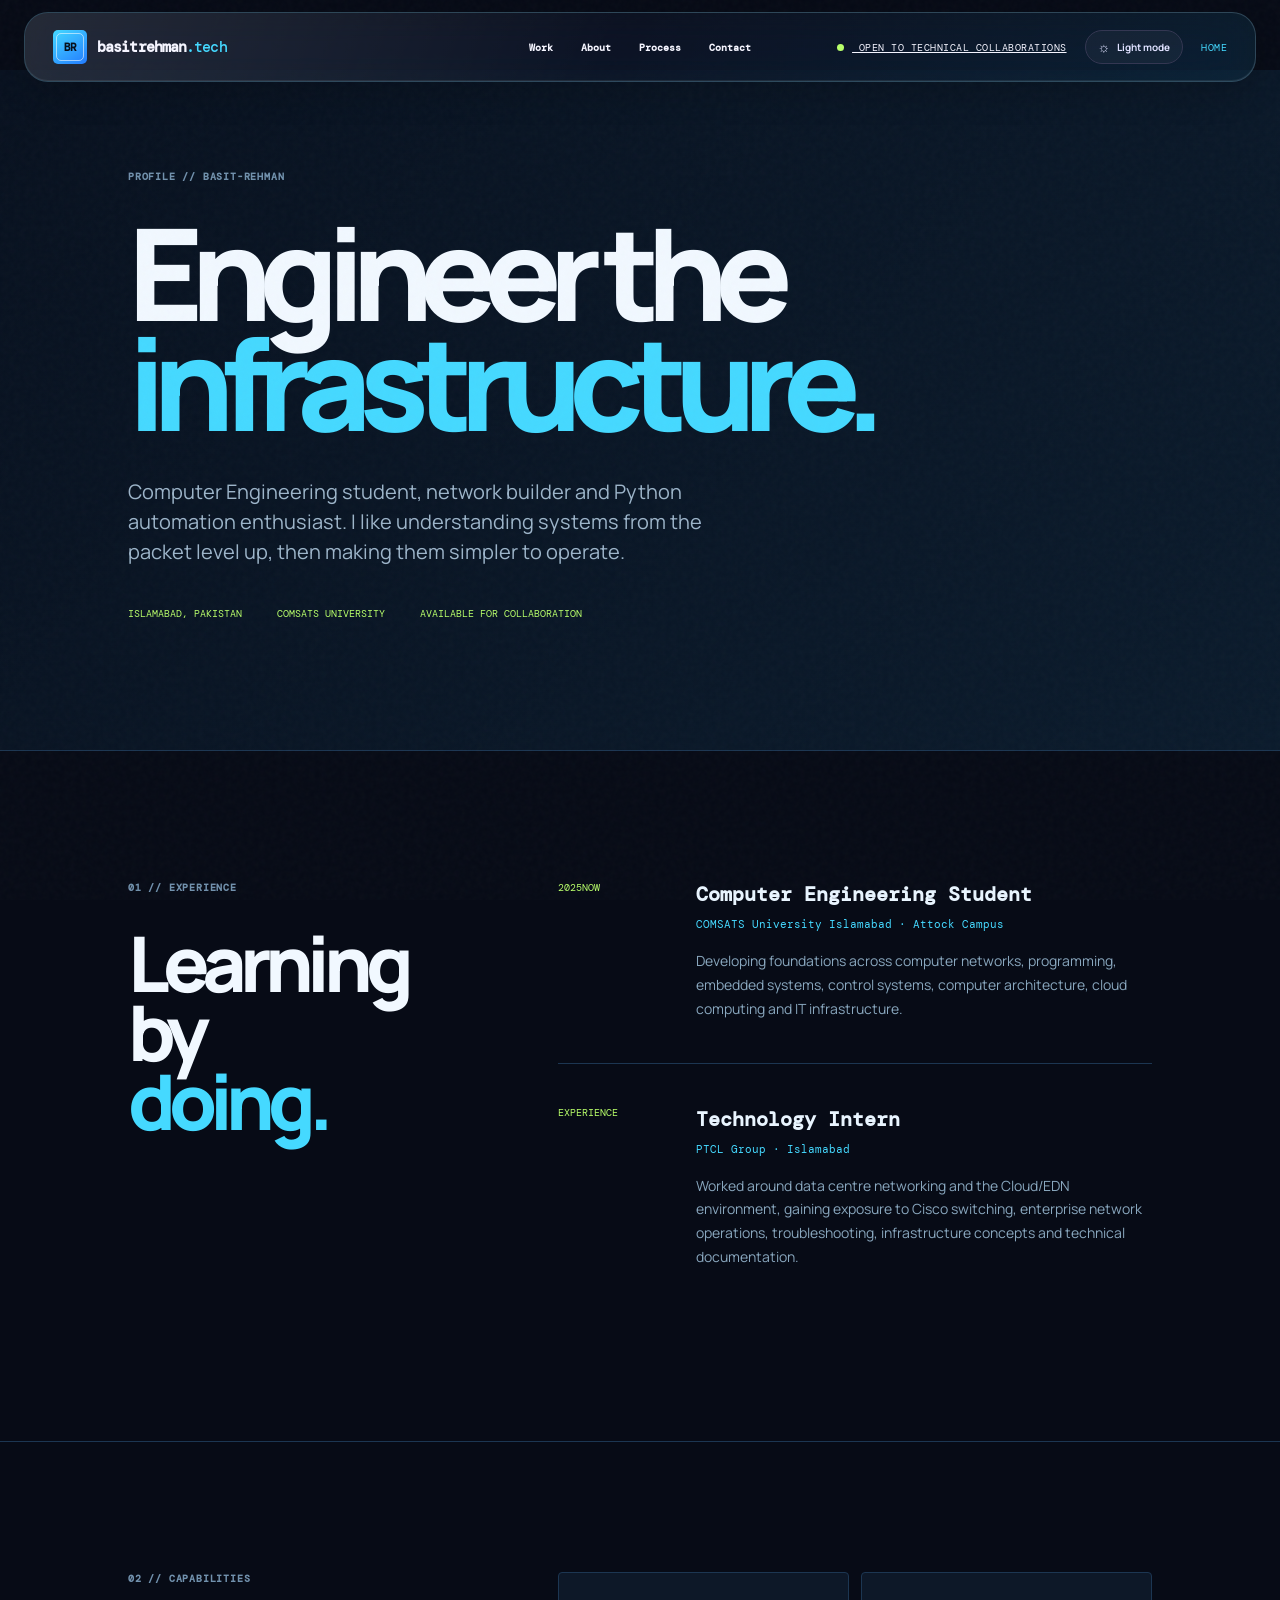
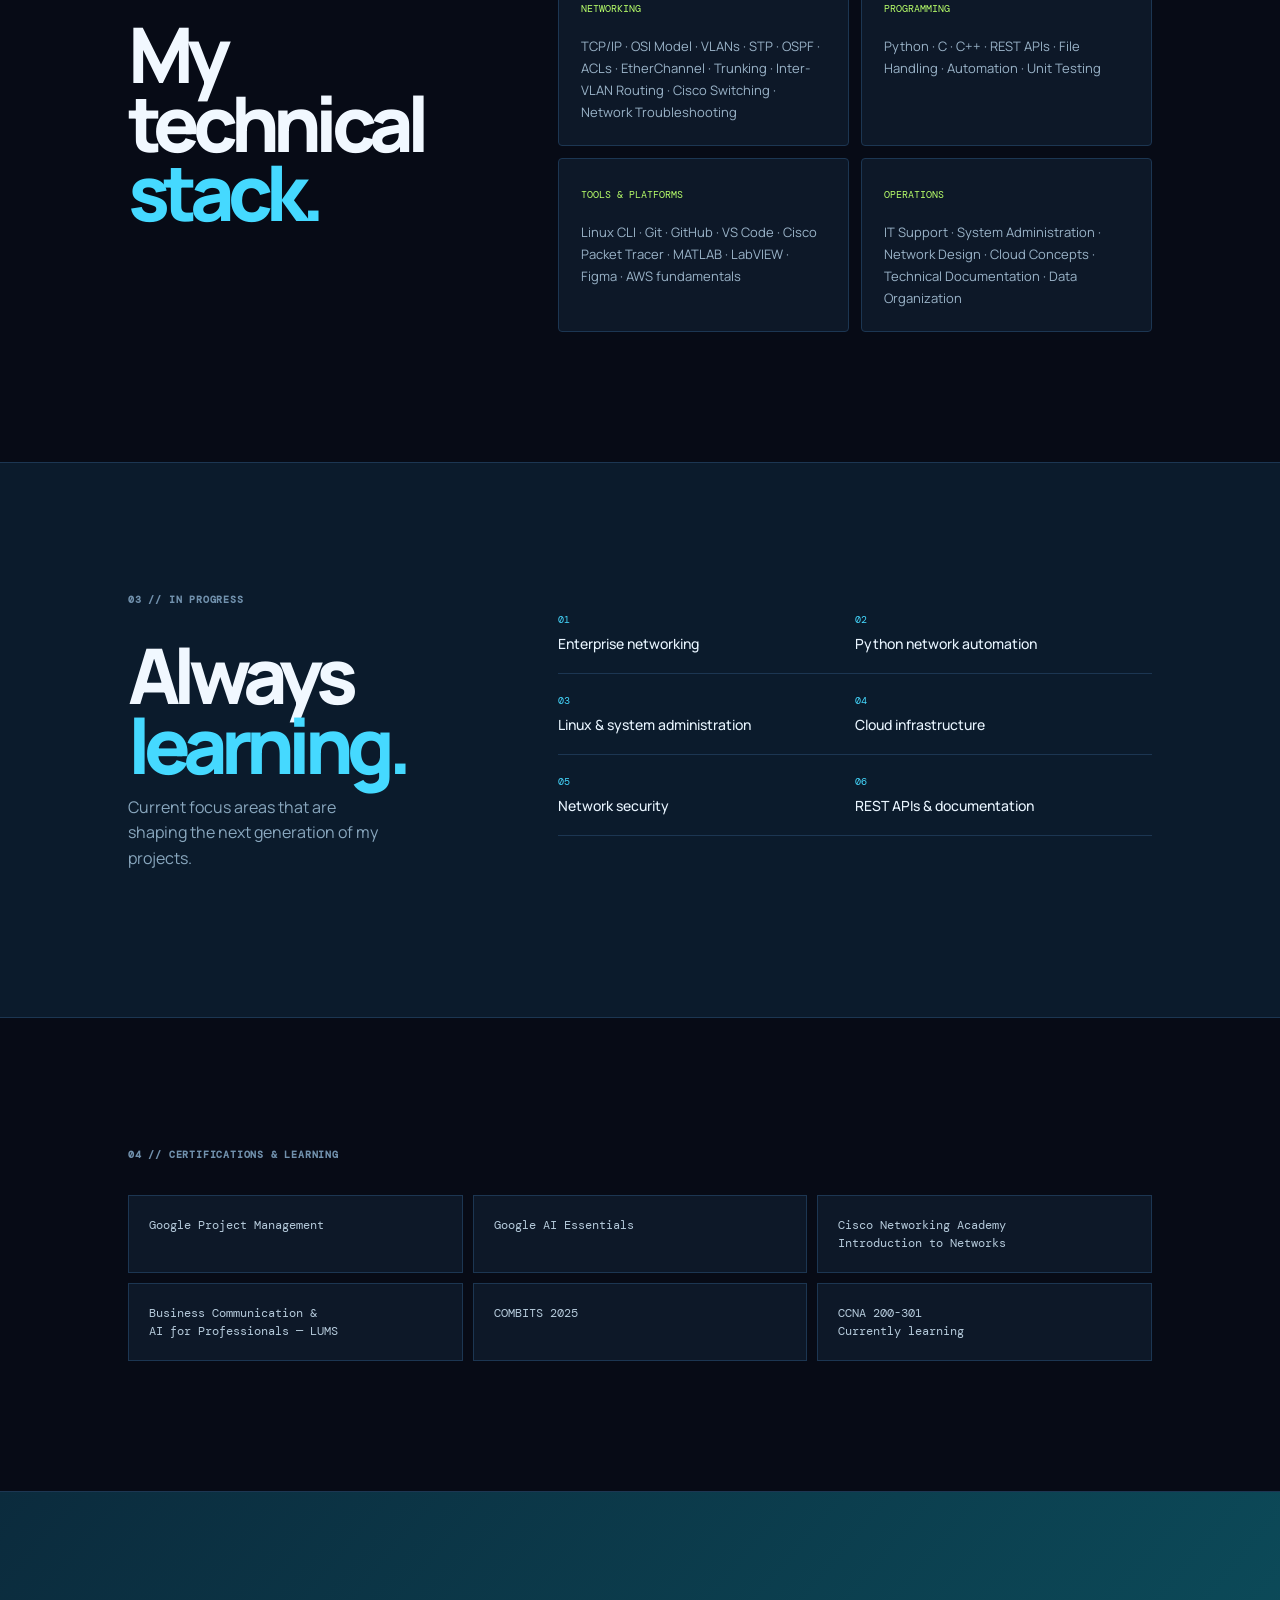
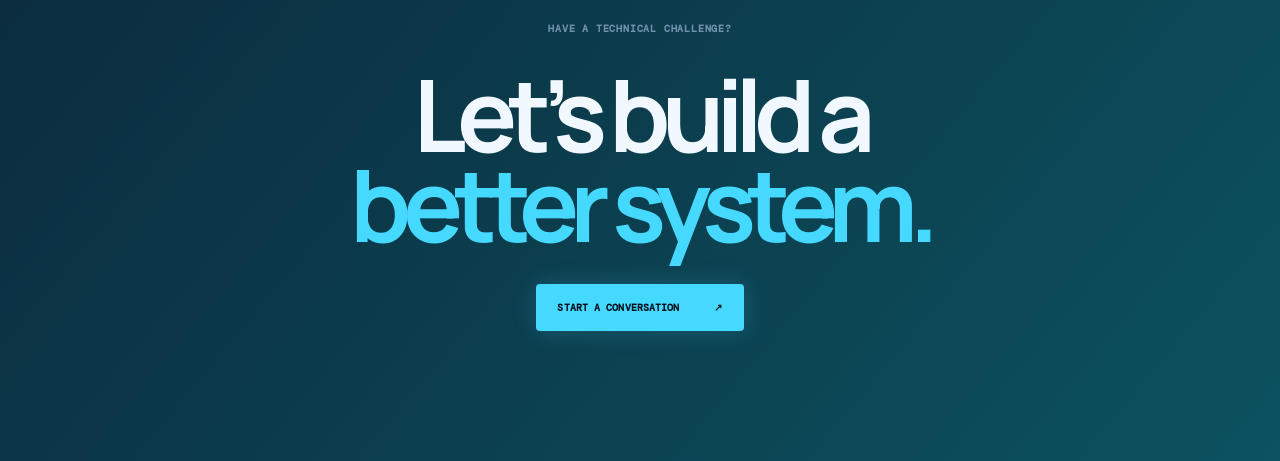
==== commit b407f7b6: "Some hash changes" ====
--- a/about.html
+++ b/about.html
@@ -27,7 +27,7 @@
   <div class="mobile-nav" aria-hidden="true"><a href="index.html#work">Work</a><a href="about.html">About</a><a href="index.html#process">Process</a><a href="index.html#contact">Contact</a></div>
   <main>
     <section class="about-hero section"><p class="eyebrow">Profile // basit-rehman</p><h1>Engineer the<br /><em>infrastructure.</em></h1><p class="about-lede">Computer Engineering student, network builder and Python automation enthusiast. I like understanding systems from the packet level up, then making them simpler to operate.</p><div class="about-meta"><span>ISLAMABAD, PAKISTAN</span><span>COMSATS UNIVERSITY</span><span>AVAILABLE FOR COLLABORATION</span></div></section>
-    <section class="about-details section"><div class="detail-intro"><p class="eyebrow">01 // Experience</p><h2>Learning by<br /><em>doing.</em></h2></div><div class="timeline"><article><span class="timeline-index">2023-NOW</span><div><h3>Computer Engineering Student</h3><p class="timeline-place">COMSATS University Islamabad · Attock Campus</p><p>Developing foundations across computer networks, programming, embedded systems, control systems, computer architecture, cloud computing and IT infrastructure.</p></div></article><article><span class="timeline-index">EXPERIENCE</span><div><h3>Technology Intern</h3><p class="timeline-place">PTCL Group · Islamabad</p><p>Worked around data centre networking and the Cloud/EDN environment, gaining exposure to Cisco switching, enterprise network operations, troubleshooting, infrastructure concepts and technical documentation.</p></div></article></div></section>
+    <section class="about-details section"><div class="detail-intro"><p class="eyebrow">01 // Experience</p><h2>Learning by<br /><em>doing.</em></h2></div><div class="timeline"><article><span class="timeline-index">2025NOW</span><div><h3>Computer Engineering Student</h3><p class="timeline-place">COMSATS University Islamabad · Attock Campus</p><p>Developing foundations across computer networks, programming, embedded systems, control systems, computer architecture, cloud computing and IT infrastructure.</p></div></article><article><span class="timeline-index">EXPERIENCE</span><div><h3>Technology Intern</h3><p class="timeline-place">PTCL Group · Islamabad</p><p>Worked around data centre networking and the Cloud/EDN environment, gaining exposure to Cisco switching, enterprise network operations, troubleshooting, infrastructure concepts and technical documentation.</p></div></article></div></section>
     <section class="skills-section section" id="learning"><div class="detail-intro"><p class="eyebrow">02 // Capabilities</p><h2>My technical<br /><em>stack.</em></h2></div><div class="skill-groups"><div><span>NETWORKING</span><p>TCP/IP · OSI Model · VLANs · STP · OSPF · ACLs · EtherChannel · Trunking · Inter-VLAN Routing · Cisco Switching · Network Troubleshooting</p></div><div><span>PROGRAMMING</span><p>Python · C · C++ · REST APIs · File Handling · Automation · Unit Testing</p></div><div><span>TOOLS &amp; PLATFORMS</span><p>Linux CLI · Git · GitHub · VS Code · Cisco Packet Tracer · MATLAB · LabVIEW · Figma · AWS fundamentals</p></div><div><span>OPERATIONS</span><p>IT Support · System Administration · Network Design · Cloud Concepts · Technical Documentation · Data Organization</p></div></div></section>
     <section class="learning-section section"><div class="learning-copy"><p class="eyebrow">03 // In progress</p><h2>Always<br /><em>learning.</em></h2><p>Current focus areas that are shaping the next generation of my projects.</p></div><div class="learning-list"><span>01 <b>Enterprise networking</b></span><span>02 <b>Python network automation</b></span><span>03 <b>Linux &amp; system administration</b></span><span>04 <b>Cloud infrastructure</b></span><span>05 <b>Network security</b></span><span>06 <b>REST APIs &amp; documentation</b></span></div></section>
     <section class="certifications section"><p class="eyebrow">04 // Certifications &amp; learning</p><div class="cert-grid"><span>Google Project Management</span><span>Google AI Essentials</span><span>Cisco Networking Academy<br />Introduction to Networks</span><span>Business Communication &amp;<br />AI for Professionals — LUMS</span><span>COMBITS 2025</span><span>CCNA 200-301<br />Currently learning</span></div></section>
